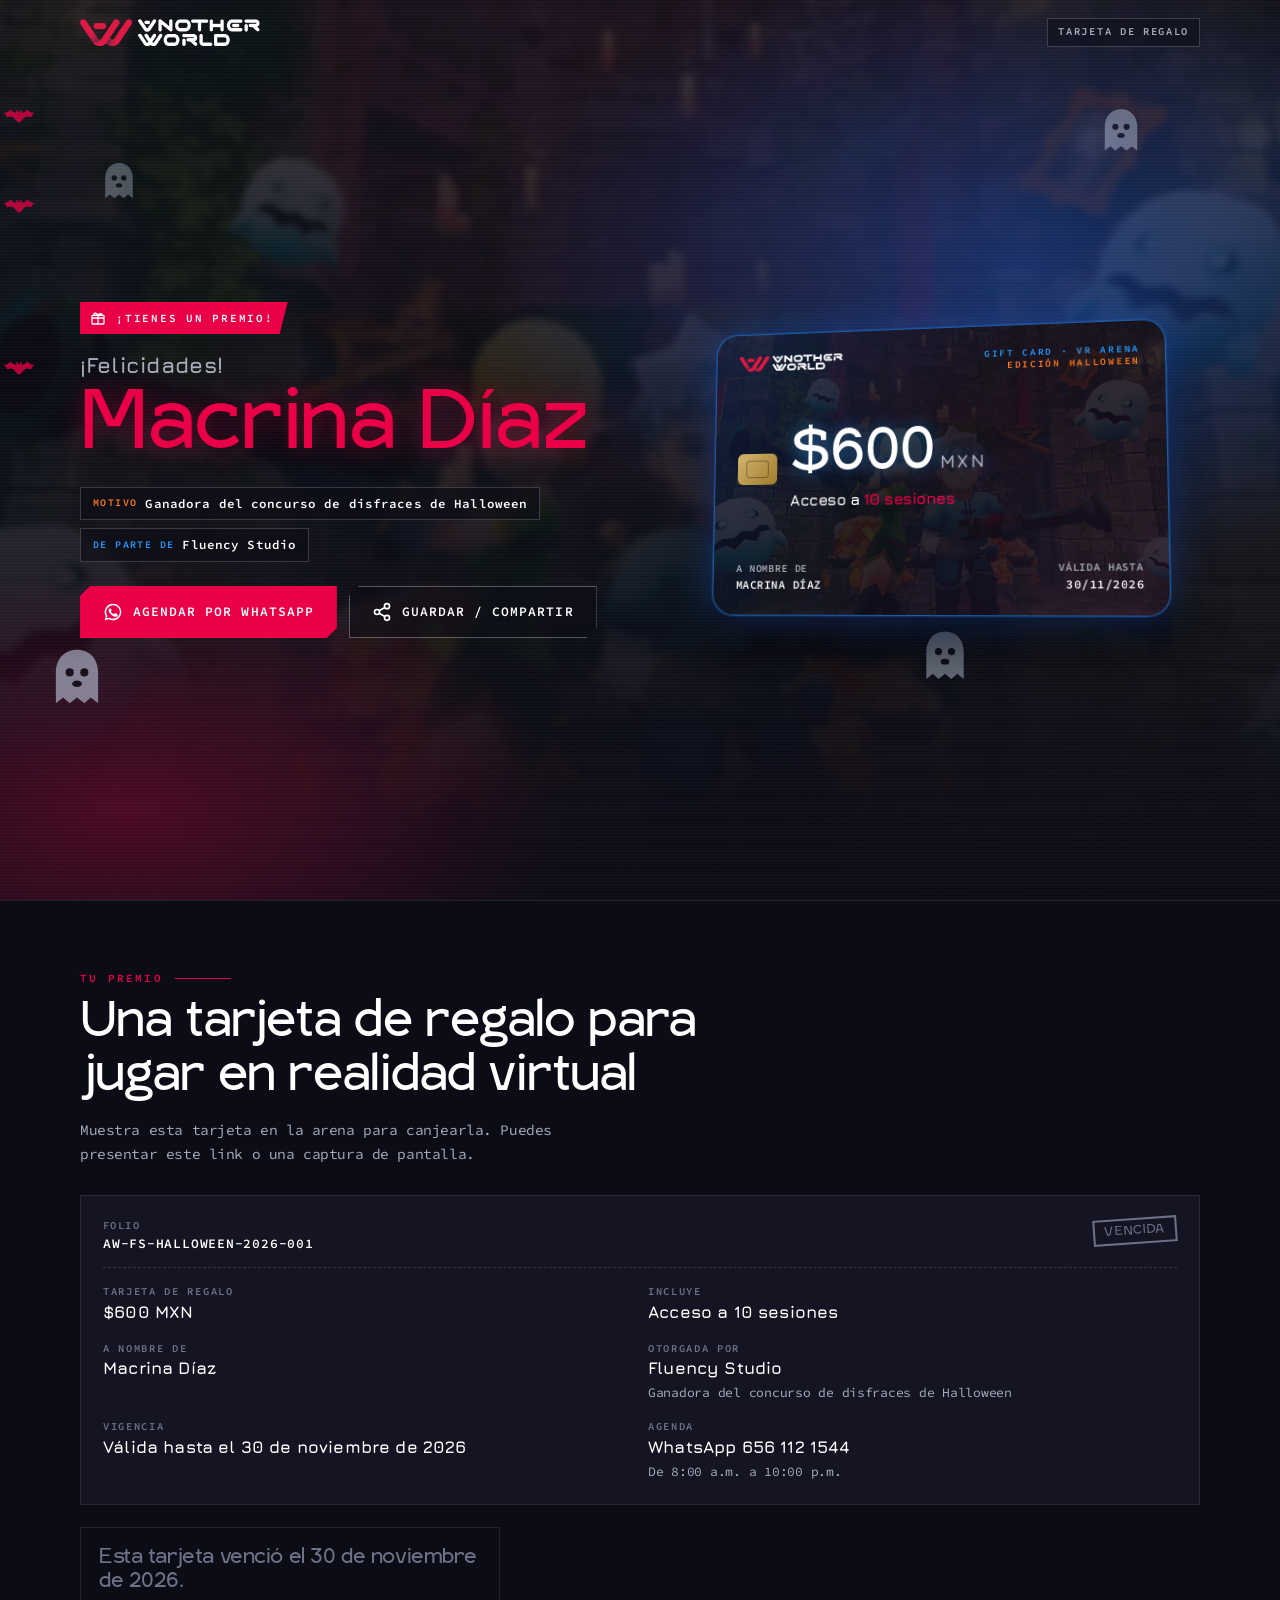
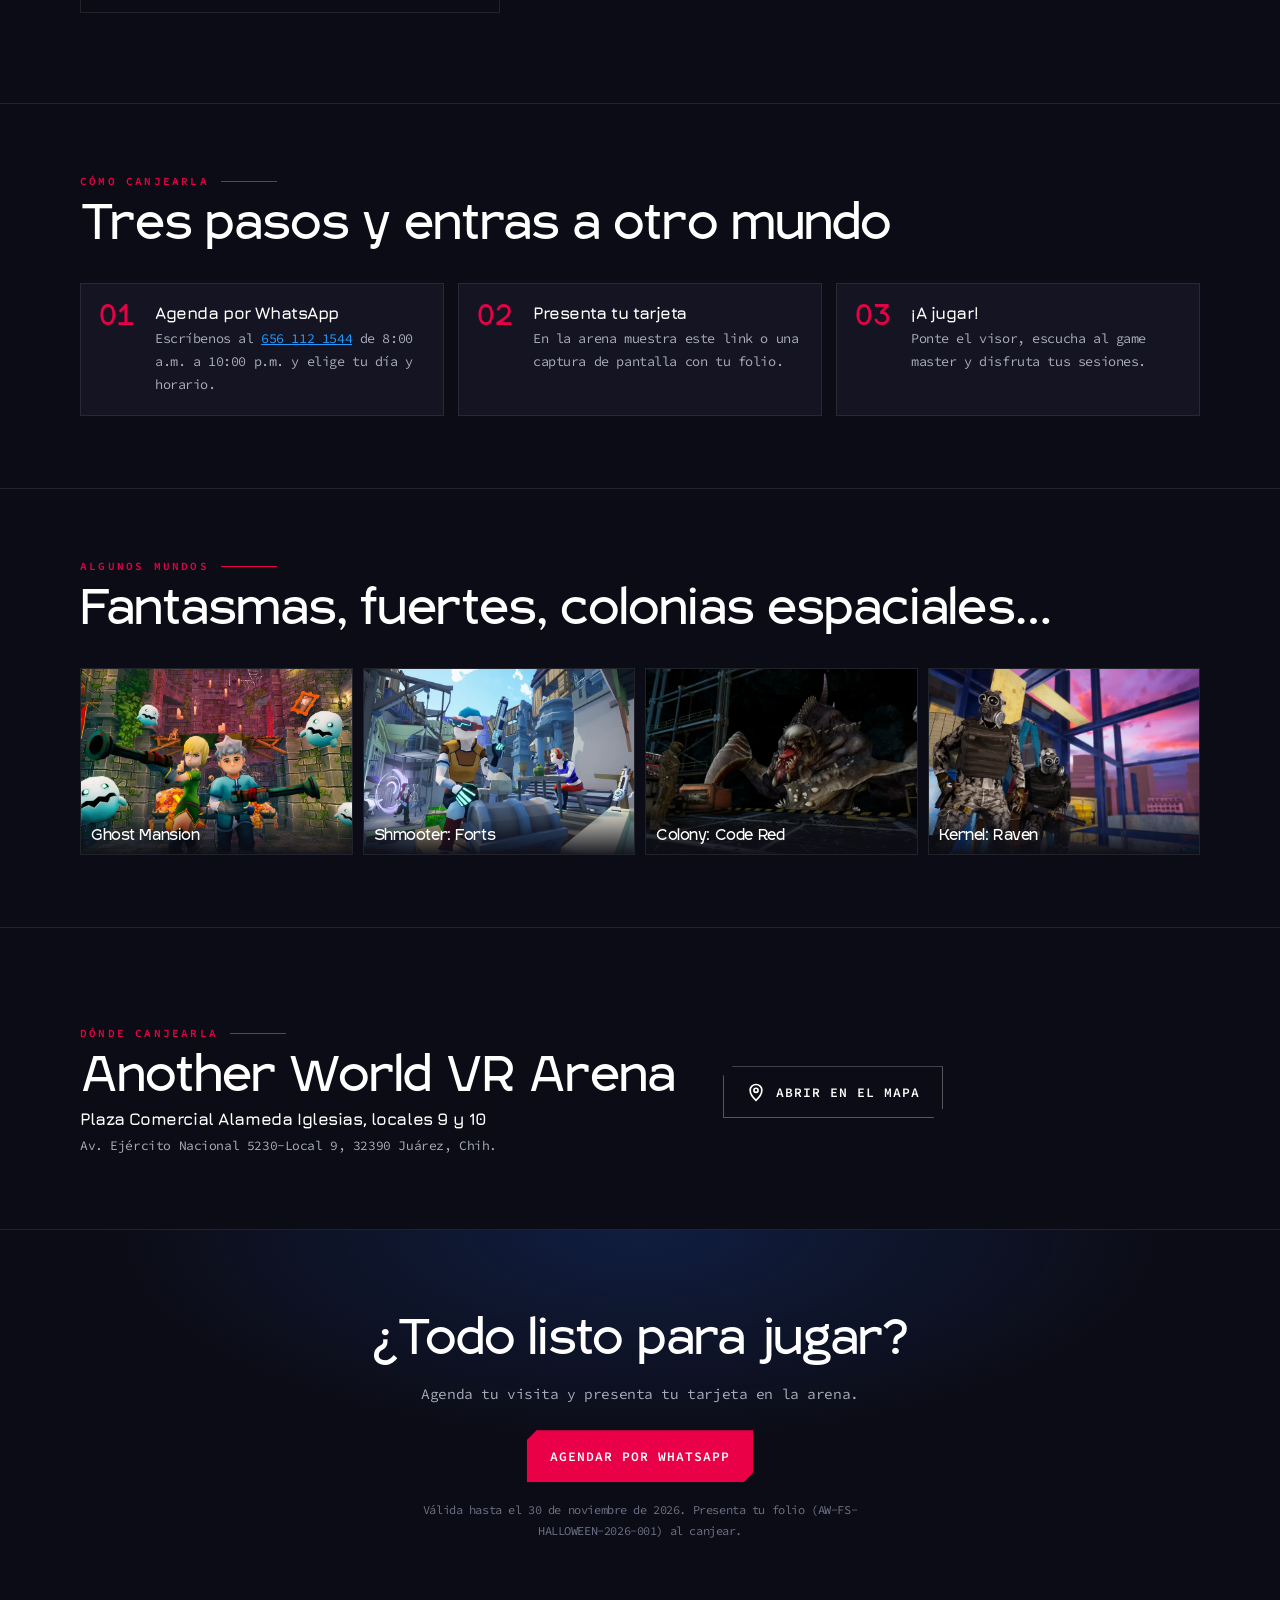
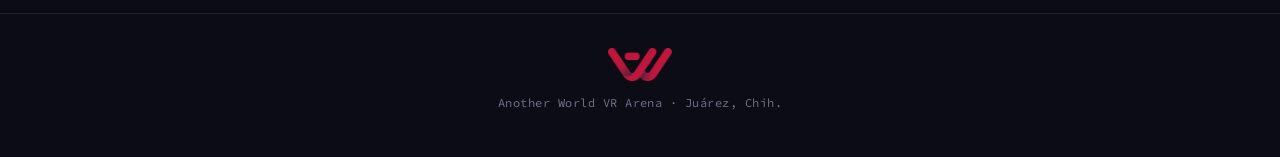
==== regalo/index.html @ 0234986f "Agrega plantilla de tarjeta de regalo (/regalo/) con parámetros; default Fluency Studio · Macrina Dí" ====
<!doctype html>
<html lang="es-MX">
<head>
<meta charset="utf-8">
<meta name="viewport" content="width=device-width, initial-scale=1, viewport-fit=cover">
<meta name="theme-color" content="#0C0C16">
<title>Tarjeta de regalo · Another World VR Arena</title>
<meta name="description" content="Tarjeta de regalo digital · Another World VR Arena, Juárez">
<meta property="og:title" content="¡Tienes una tarjeta de regalo! · Another World VR Arena">
<meta property="og:description" content="Tarjeta de regalo digital para jugar en Another World VR Arena, Juárez.">
<meta property="og:image" content="https://mauroalvarado.github.io/invitaciones-aw/regalo/img/og-regalo.jpg">
<meta property="og:type" content="website">
<!-- Imágenes: solo arte/capturas de juegos y logotipo oficial. Sin fotografías ni video de personas reales. -->
<link rel="icon" type="image/png" href="img/aw-logo-sign.png">
<link rel="preload" href="fonts/igra-sans.woff2" as="font" type="font/woff2" crossorigin>
<link rel="preload" href="fonts/source-code-pro-400.woff2" as="font" type="font/woff2" crossorigin>
<script>
/* =====================================================================
   CONFIGURACIÓN DE LA TARJETA — edita SOLO este bloque o usa parámetros de URL:
   ?nombre=&escuela=&motivo=&monto=&sesiones=&vigencia=AAAA-MM-DD&folio=&wa=&msg=
   En msg puedes usar {nombre} {escuela} {motivo} {monto} {sesiones} {vigencia} {folio}.
   ===================================================================== */
const CONFIG = {
  nombre:    "Macrina Díaz",
  escuela:   "Fluency Studio",
  motivo:    "Ganadora del concurso de disfraces de Halloween",
  monto:     "600",                       // MXN, solo número
  sesiones:  "10",
  vigencia:  "2026-11-30",                // AAAA-MM-DD (válida hasta ese día, inclusive)
  folio:     "AW-FS-HALLOWEEN-2026-001",
  whatsapp:  "526561121544",              // solo dígitos con lada país
  horarioWa: "8:00 a.m. a 10:00 p.m.",
  mensaje:   "¡Hola Another World! Quiero agendar mis sesiones con la tarjeta de regalo a nombre de {nombre} ({motivo} · {escuela}). Tarjeta de ${monto} MXN con acceso a {sesiones} sesiones. Folio: {folio}.",
  lugar:     "Another World VR Arena",
  direccion: "Plaza Comercial Alameda Iglesias, locales 9 y 10 · Av. Ejército Nacional 5230-Local 9, 32390 Juárez, Chih.",
  mapa:      "https://www.google.com/maps/search/?api=1&query=Another+World+VR+Arena+Av.+Ej%C3%A9rcito+Nacional+5230+Local+9+32390+Ju%C3%A1rez+Chih"
};
</script>
<style>
@font-face{font-family:"Igra Sans";src:url(fonts/igra-sans.woff2) format("woff2");font-display:swap}
@font-face{font-family:"Jura";src:url(fonts/jura-bold.woff2) format("woff2");font-weight:700;font-display:swap}
@font-face{font-family:"Source Code Pro";src:url(fonts/source-code-pro-400.woff2) format("woff2");font-weight:400;font-display:swap}
@font-face{font-family:"Source Code Pro";src:url(fonts/source-code-pro-600.woff2) format("woff2");font-weight:600;font-display:swap}
:root{
  --black:#0C0C16;--panel:#141422;--line:rgba(255,255,255,.09);
  --red:#EA0046;--red2:#F80C4F;--blue:#0062BA;--neon:#246FFF;--neon2:#249AFF;--white:#fff;--mute:#A9ADBD;--dim:#6E7286;--pump:#FF7A1A;
  --h:"Igra Sans",system-ui,sans-serif;--s:"Jura",system-ui,sans-serif;--b:"Source Code Pro",ui-monospace,monospace;
}
*{box-sizing:border-box;margin:0;padding:0}
html{scroll-behavior:smooth}
body{background:var(--black);color:var(--white);font:400 14px/1.7 var(--b);letter-spacing:-.03em;overflow-x:hidden;-webkit-font-smoothing:antialiased}
img{max-width:100%;height:auto;display:block}
a{color:inherit}
.wrap{width:min(1120px,100% - 40px);margin-inline:auto}
/* top */
.top{position:absolute;top:0;left:0;right:0;z-index:5;padding:18px 0}
.top .wrap{display:flex;align-items:center;justify-content:space-between;gap:12px}
.top .logo{width:150px;height:auto}
.top .tag{font:600 10.5px/1 var(--b);letter-spacing:.16em;text-transform:uppercase;color:var(--mute);border:1px solid rgba(255,255,255,.18);padding:8px 10px;background:rgba(12,12,22,.5)}
/* hero */
.hero{position:relative;min-height:100svh;display:flex;align-items:center;padding:96px 0 56px;overflow:hidden;isolation:isolate}
.hero .bg{position:absolute;inset:0;z-index:-3;background:url(img/hero-bg.webp) center/cover no-repeat;opacity:.38;transform:scale(1.08);animation:drift 22s ease-in-out infinite alternate}
.hero::before{content:"";position:absolute;inset:0;z-index:-2;background:
 radial-gradient(60% 50% at 80% 30%,rgba(36,111,255,.35),transparent 70%),
 radial-gradient(50% 40% at 10% 90%,rgba(234,0,70,.28),transparent 70%),
 linear-gradient(180deg,rgba(12,12,22,.55) 0%,rgba(12,12,22,.7) 55%,var(--black) 100%)}
.hero::after{content:"";position:absolute;inset:0;z-index:-1;background:repeating-linear-gradient(0deg,rgba(255,255,255,.025) 0 1px,transparent 1px 3px);pointer-events:none}
@keyframes drift{to{transform:scale(1.16) translate(-2%,-1%)}}
.hero .grid{display:grid;gap:28px;align-items:center}
.hctas .ctas{margin-top:0}
.kick{display:inline-flex;align-items:center;gap:10px;font:600 11px/1 var(--b);letter-spacing:.16em;text-transform:uppercase;color:#fff;background:var(--red);padding:8px 14px 8px 10px;clip-path:polygon(0 0,100% 0,calc(100% - 8px) 100%,0 100%)}
.kick svg{width:16px;height:16px}
.pre{margin-top:18px;font:700 18px/1.25 var(--s);color:var(--mute);letter-spacing:.02em}
h1{margin-top:6px;font:400 clamp(30px,8.4vw,68px)/1.06 var(--h);letter-spacing:-.02em;text-wrap:balance}
h1 .nm{display:block;color:var(--red);font-size:1.18em;margin-top:6px;word-break:break-word;text-shadow:0 0 28px rgba(234,0,70,.4)}
.why{margin-top:16px;display:flex;flex-wrap:wrap;gap:8px}
.chip{display:inline-flex;align-items:center;gap:8px;padding:8px 12px;border:1px solid rgba(255,255,255,.18);background:rgba(12,12,22,.6);backdrop-filter:blur(6px);-webkit-backdrop-filter:blur(6px);font:600 12.5px/1.25 var(--b);letter-spacing:.01em}
.chip em{font-style:normal;color:var(--pump);font-size:10px;letter-spacing:.14em;text-transform:uppercase}
.chip.b em{color:var(--neon2)}
.ctas{margin-top:24px;display:flex;flex-wrap:wrap;gap:12px}
.btn{display:inline-flex;align-items:center;justify-content:center;gap:10px;min-height:52px;padding:0 22px;font:600 13px/1 var(--b);letter-spacing:.08em;text-transform:uppercase;text-decoration:none;border:1px solid transparent;cursor:pointer;transition:transform .2s,box-shadow .25s,background .25s;clip-path:polygon(10px 0,100% 0,100% calc(100% - 10px),calc(100% - 10px) 100%,0 100%,0 10px);color:#fff;background:none}
.btn svg{width:20px;height:20px;flex:none}
.btn.red{background:var(--red);box-shadow:0 8px 30px rgba(234,0,70,.35)}
.btn.red:hover{background:var(--red2);transform:translateY(-2px)}
.btn.ghost{border-color:rgba(255,255,255,.3);background:rgba(12,12,22,.5)}
.btn.ghost:hover{border-color:var(--neon2);box-shadow:0 0 24px rgba(36,154,255,.3)}
/* gift card */
.stage{perspective:1200px;display:grid;place-items:center}
.gcard{position:relative;width:min(100%,460px);aspect-ratio:1.586;border-radius:22px;padding:22px 24px;overflow:hidden;
 background:linear-gradient(135deg,#101a3a 0%,#0C0C16 45%,#1a0c1e 100%);
 border:1px solid rgba(36,154,255,.55);
 box-shadow:0 0 0 1px rgba(36,111,255,.25),0 0 40px rgba(36,111,255,.35),0 30px 60px rgba(0,0,0,.6);
 transform-style:preserve-3d;transform:rotateX(var(--rx,6deg)) rotateY(var(--ry,-10deg));transition:transform .25s ease-out;animation:float 6s ease-in-out infinite;display:flex;flex-direction:column;justify-content:space-between}
@keyframes float{50%{translate:0 -10px}}
.gcard::before{content:"";position:absolute;inset:0;background:url(img/m-ghost-mansion.webp) center/cover;opacity:.13;mix-blend-mode:screen;pointer-events:none}
.gcard::after{content:"";position:absolute;inset:-50%;background:linear-gradient(115deg,transparent 40%,rgba(255,255,255,.22) 48%,rgba(36,154,255,.18) 52%,transparent 60%);transform:translateX(-60%);animation:shine 4.5s ease-in-out infinite;pointer-events:none}
@keyframes shine{0%,30%{transform:translateX(-60%)}70%,100%{transform:translateX(60%)}}
.gcard>*{position:relative;z-index:1}
.gc-top{display:flex;justify-content:space-between;align-items:flex-start;gap:10px}
.gc-top img{width:110px}
.gc-type{font:600 9.5px/1.3 var(--b);letter-spacing:.18em;text-transform:uppercase;color:var(--neon2);text-align:right}
.gc-type b{display:block;color:var(--pump);font-weight:600}
.gc-amt{font:400 clamp(36px,11vw,58px)/1 var(--h);letter-spacing:-.02em;text-shadow:0 0 18px rgba(36,154,255,.55)}
.gc-amt small{font:700 .32em/1 var(--s);letter-spacing:.06em;color:var(--mute);margin-left:6px}
.gc-ses{margin-top:6px;font:700 clamp(13px,3.6vw,16px)/1.2 var(--s);color:#fff}
.gc-ses b{color:var(--red)}
.gc-bot{display:flex;justify-content:space-between;align-items:flex-end;gap:10px;font:600 clamp(8.5px,2.4vw,10.5px)/1.45 var(--b);letter-spacing:.08em;text-transform:uppercase;color:var(--mute)}
.gc-bot strong{display:block;color:#fff;font-weight:600;letter-spacing:.04em;font-size:1.12em;word-break:break-all}
.gc-bot .r{text-align:right}
.chipico{width:42px;height:32px;border-radius:6px;background:linear-gradient(135deg,#f6d27a,#b98b2e);opacity:.85;position:relative}
.chipico::after{content:"";position:absolute;inset:7px 9px;border:1px solid rgba(0,0,0,.35);border-radius:3px}
.mid{display:flex;align-items:center;gap:14px}
/* floating halloween */
.spook{position:absolute;inset:0;z-index:-1;pointer-events:none;overflow:hidden}
.spook i{position:absolute;display:block;opacity:.75}
.spook .gh{width:46px;animation:ghost 9s ease-in-out infinite}
.spook .bat{width:38px;animation:bat 12s linear infinite}
@keyframes ghost{0%,100%{transform:translate(0,0) rotate(-4deg)}50%{transform:translate(18px,-26px) rotate(5deg)}}
@keyframes bat{0%{transform:translate(-10vw,0) scale(1)}50%{transform:translate(55vw,-40px) scale(.8)}100%{transform:translate(120vw,10px) scale(1)}}
/* sections */
section.s{padding:72px 0;border-top:1px solid var(--line)}
.lbl{display:flex;align-items:center;gap:12px;font:600 11px/1 var(--b);letter-spacing:.2em;text-transform:uppercase;color:var(--red)}
.lbl::after{content:"";height:1px;width:56px;background:var(--red)}
h2{margin-top:14px;font:400 clamp(26px,6.6vw,48px)/1.12 var(--h);letter-spacing:-.02em;text-wrap:balance}
.lead{margin-top:12px;color:var(--mute);max-width:58ch;font-size:14.5px}
.panel{margin-top:28px;background:var(--panel);border:1px solid var(--line);padding:22px;position:relative}
.panel .hd{display:flex;justify-content:space-between;align-items:flex-start;gap:12px;padding-bottom:14px;border-bottom:1px dashed rgba(255,255,255,.14);font:600 10.5px/1.5 var(--b);letter-spacing:.14em;text-transform:uppercase;color:var(--dim)}
.stamp{flex:none;border:2px solid var(--red);color:var(--red);padding:5px 9px;font:400 12px/1 var(--h);letter-spacing:.06em;transform:rotate(-4deg)}
.stamp.off{border-color:var(--dim);color:var(--dim)}
dl{display:grid;gap:16px;margin-top:16px}
dt{font:600 10.5px/1.6 var(--b);letter-spacing:.16em;text-transform:uppercase;color:var(--dim)}
dd{font:700 17px/1.4 var(--s);color:#fff;letter-spacing:.01em;word-break:break-word}
dd small{display:block;margin-top:2px;font:400 13px/1.55 var(--b);color:var(--mute);letter-spacing:-.02em}
.count{margin-top:22px;display:grid;grid-template-columns:repeat(3,1fr);gap:8px;max-width:420px}
.count div{background:rgba(36,111,255,.08);border:1px solid rgba(36,154,255,.3);padding:12px 8px;text-align:center}
.count b{display:block;font:400 clamp(28px,8vw,44px)/1 var(--h);font-variant-numeric:tabular-nums}
.count span{display:block;margin-top:6px;font:600 9.5px/1 var(--b);letter-spacing:.18em;color:var(--dim);text-transform:uppercase}
.count.done{display:block;padding:18px;font:400 20px/1.2 var(--h);color:var(--dim);border:1px solid var(--line)}
.steps{list-style:none;counter-reset:p;display:grid;gap:14px;margin-top:28px}
.steps li{display:grid;grid-template-columns:44px 1fr;gap:12px;background:var(--panel);border:1px solid var(--line);padding:18px}
.steps li::before{counter-increment:p;content:"0" counter(p);font:400 28px/1 var(--h);color:var(--red);padding-top:2px}
.steps h3{font:700 17px/1.3 var(--s)}
.steps p{margin-top:4px;color:var(--mute);font-size:13.5px}
.steps a{color:var(--neon2)}
.worlds{margin-top:28px;display:grid;grid-template-columns:repeat(2,1fr);gap:10px}
.worlds figure{position:relative;overflow:hidden;aspect-ratio:16/11;border:1px solid var(--line)}
.worlds img{width:100%;height:100%;object-fit:cover;transition:transform .6s}
.worlds figure:hover img{transform:scale(1.06)}
.worlds figcaption{position:absolute;left:0;right:0;bottom:0;padding:22px 10px 8px;background:linear-gradient(transparent,rgba(12,12,22,.92));font:400 15px/1.1 var(--h)}
.where{display:grid;gap:22px;margin-top:28px}
.addr{font:700 17px/1.5 var(--s)}
.addr small{display:block;font:400 13px/1.6 var(--b);color:var(--mute);margin-top:4px}
.fine{margin-top:18px;font-size:12px;color:var(--dim);max-width:70ch}
.final{text-align:center;background:radial-gradient(60% 80% at 50% 0%,rgba(36,111,255,.18),transparent 70%)}
.final .ctas{justify-content:center}
footer{border-top:1px solid var(--line);padding:34px 0 44px;text-align:center;color:var(--dim);font-size:12px;letter-spacing:.04em}
footer img{width:64px;margin:0 auto 12px;opacity:.85}
.toast{position:fixed;left:50%;bottom:22px;transform:translate(-50%,120px);background:var(--panel);border:1px solid var(--neon2);padding:10px 16px;font:600 12px/1.3 var(--b);z-index:20;transition:transform .3s,opacity .3s;opacity:0;visibility:hidden}
.toast.on{transform:translate(-50%,0);opacity:1;visibility:visible}
/* reveal */
.rv{opacity:0;transform:translateY(18px);transition:opacity .7s ease,transform .7s ease;transition-delay:var(--d,0s)}
.rv.in{opacity:1;transform:none}
@media (min-width:720px){
  .top .logo{width:180px}
  dl{grid-template-columns:repeat(2,1fr)}
  .steps{grid-template-columns:repeat(3,1fr)}
  .worlds{grid-template-columns:repeat(4,1fr)}
  .where{grid-template-columns:1.3fr 1fr;align-items:center}
}
@media (min-width:980px){
  .hero .grid{grid-template-columns:1.05fr 1fr;grid-template-areas:"txt stage" "ctas stage";row-gap:24px}
  .txt{grid-area:txt;align-self:end}.stage{grid-area:stage}.hctas{grid-area:ctas;align-self:start}
  .pre{font-size:22px}
}
@media (prefers-reduced-motion:reduce){
  *,*::before,*::after{animation:none!important;transition:none!important}
  .rv{opacity:1;transform:none}
}
</style>
</head>
<body>
<header class="top"><div class="wrap">
  <img class="logo" src="img/aw-logo-horizontal-white.png" alt="Another World" width="1200" height="178">
  <span class="tag">Tarjeta de regalo</span>
</div></header>

<main>
<section class="hero">
  <div class="bg" aria-hidden="true"></div>
  <div class="spook" aria-hidden="true" id="spook"></div>
  <div class="wrap grid">
    <div class="txt rv in">
      <span class="kick"><svg viewBox="0 0 24 24" fill="none" stroke="currentColor" stroke-width="2"><rect x="3" y="8" width="18" height="13" rx="1"/><path d="M12 8v13M3 12h18M12 8c-2-4-6-4-6-1.5S9 8 12 8c3 0 6-1 6-1.5S14 4 12 8z"/></svg>¡Tienes un premio!</span>
      <p class="pre">¡Felicidades!</p>
      <h1><span class="nm" id="nombre">Macrina Díaz</span></h1>
      <div class="why">
        <span class="chip"><em>Motivo</em><span id="motivo">Ganadora del concurso de disfraces de Halloween</span></span>
        <span class="chip b"><em>De parte de</em><span id="escuela">Fluency Studio</span></span>
      </div>
    </div>
    <div class="stage rv in">
      <div class="gcard" id="gcard" role="img" aria-label="Tarjeta de regalo Another World">
        <div class="gc-top">
          <img src="img/aw-logo-horizontal-white.png" alt="" width="1200" height="178">
          <div class="gc-type">Gift card · VR Arena<b>Edición Halloween</b></div>
        </div>
        <div class="mid">
          <div class="chipico" aria-hidden="true"></div>
          <div>
            <div class="gc-amt"><span id="c-monto">$600</span><small>MXN</small></div>
            <div class="gc-ses">Acceso a <b id="c-ses">10 sesiones</b></div>
          </div>
        </div>
        <div class="gc-bot">
          <div>A nombre de<strong id="c-nombre">Macrina Díaz</strong></div>
          <div class="r">Válida hasta<strong id="c-vig">30/11/2026</strong></div>
        </div>
      </div>
    </div>
    <div class="hctas rv in">
    <div class="ctas">
      <a class="btn red" id="wa1" href="#" target="_blank" rel="noopener"><svg viewBox="0 0 24 24" fill="currentColor"><path d="M12 2a10 10 0 0 0-8.6 15.1L2 22l5-1.3A10 10 0 1 0 12 2zm0 18.2a8.2 8.2 0 0 1-4.2-1.2l-.3-.2-3 .8.8-2.9-.2-.3A8.2 8.2 0 1 1 12 20.2zm4.5-6.1c-.2-.1-1.5-.7-1.7-.8s-.4-.1-.6.1-.6.8-.8 1-.3.2-.5.1a6.7 6.7 0 0 1-3.3-2.9c-.3-.4.3-.4.7-1.3.1-.2 0-.3 0-.4l-.8-1.8c-.2-.5-.4-.4-.6-.4h-.5a1 1 0 0 0-.7.3 3 3 0 0 0-.9 2.2 5.2 5.2 0 0 0 1.1 2.8 11.9 11.9 0 0 0 4.6 4c1.7.7 2.4.8 3.2.7.5-.1 1.5-.6 1.8-1.2s.2-1.1.1-1.2l-.5-.2z"/></svg>Agendar por WhatsApp</a>
      <button class="btn ghost" id="share" type="button"><svg viewBox="0 0 24 24" fill="none" stroke="currentColor" stroke-width="2"><circle cx="18" cy="5" r="3"/><circle cx="6" cy="12" r="3"/><circle cx="18" cy="19" r="3"/><path d="M8.6 13.5l6.8 4M15.4 6.5l-6.8 4"/></svg>Guardar / compartir</button>
    </div>
    </div>
  </div>
</section>

<section class="s" id="premio">
  <div class="wrap">
    <p class="lbl rv">Tu premio</p>
    <h2 class="rv">Una tarjeta de regalo para jugar en realidad virtual</h2>
    <p class="lead rv">Muestra esta tarjeta en la arena para canjearla. Puedes presentar este link o una captura de pantalla.</p>
    <div class="panel rv">
      <div class="hd"><span>Folio<br><b id="folio" style="color:#fff;font-size:13px;letter-spacing:.06em">AW-FS-HALLOWEEN-2026-001</b></span><span class="stamp" id="stamp">Activa</span></div>
      <dl>
        <div><dt>Tarjeta de regalo</dt><dd id="d-monto">$600 MXN</dd></div>
        <div><dt>Incluye</dt><dd id="d-ses">Acceso a 10 sesiones</dd></div>
        <div><dt>A nombre de</dt><dd id="d-nombre">Macrina Díaz</dd></div>
        <div><dt>Otorgada por</dt><dd><span id="d-escuela">Fluency Studio</span><small id="d-motivo">Ganadora del concurso de disfraces de Halloween</small></dd></div>
        <div><dt>Vigencia</dt><dd id="d-vig">Válida hasta el 30 de noviembre de 2026</dd></div>
        <div><dt>Agenda</dt><dd>WhatsApp 656 112 1544<small id="d-hor">De 8:00 a.m. a 10:00 p.m.</small></dd></div>
      </dl>
    </div>
    <div class="count rv" id="count" aria-live="polite">
      <div><b id="cd-d">00</b><span>Días</span></div>
      <div><b id="cd-h">00</b><span>Horas</span></div>
      <div><b id="cd-m">00</b><span>Min</span></div>
    </div>
    <p class="fine rv" id="count-note">Tiempo restante para usar tu tarjeta.</p>
  </div>
</section>

<section class="s">
  <div class="wrap">
    <p class="lbl rv">Cómo canjearla</p>
    <h2 class="rv">Tres pasos y entras a otro mundo</h2>
    <ol class="steps">
      <li class="rv"><div><h3>Agenda por WhatsApp</h3><p>Escríbenos al <a id="wa2" href="#" target="_blank" rel="noopener">656 112 1544</a> de <span class="hor">8:00 a.m. a 10:00 p.m.</span> y elige tu día y horario.</p></div></li>
      <li class="rv" style="--d:.08s"><div><h3>Presenta tu tarjeta</h3><p>En la arena muestra este link o una captura de pantalla con tu folio.</p></div></li>
      <li class="rv" style="--d:.16s"><div><h3>¡A jugar!</h3><p>Ponte el visor, escucha al game master y disfruta tus sesiones.</p></div></li>
    </ol>
  </div>
</section>

<section class="s">
  <div class="wrap">
    <p class="lbl rv">Algunos mundos</p>
    <h2 class="rv">Fantasmas, fuertes, colonias espaciales…</h2>
    <div class="worlds">
      <figure class="rv"><img src="img/m-ghost-mansion.webp" alt="Ghost Mansion, arte del juego" loading="lazy" width="800" height="560"><figcaption>Ghost Mansion</figcaption></figure>
      <figure class="rv" style="--d:.06s"><img src="img/m-shmooter-forts.webp" alt="Shmooter: Forts, arte del juego" loading="lazy" width="800" height="560"><figcaption>Shmooter: Forts</figcaption></figure>
      <figure class="rv" style="--d:.12s"><img src="img/m-colony.webp" alt="Colony: Code Red, arte del juego" loading="lazy" width="800" height="500"><figcaption>Colony: Code Red</figcaption></figure>
      <figure class="rv" style="--d:.18s"><img src="img/m-kernel-raven.webp" alt="Kernel: Raven, arte del juego" loading="lazy" width="800" height="500"><figcaption>Kernel: Raven</figcaption></figure>
    </div>
  </div>
</section>

<section class="s">
  <div class="wrap where">
    <div>
      <p class="lbl rv">Dónde canjearla</p>
      <h2 class="rv" id="lugar">Another World VR Arena</h2>
      <p class="addr rv" id="dir">Plaza Comercial Alameda Iglesias, locales 9 y 10<small>Av. Ejército Nacional 5230-Local 9, 32390 Juárez, Chih.</small></p>
    </div>
    <div class="rv"><a class="btn ghost" id="map" href="#" target="_blank" rel="noopener"><svg viewBox="0 0 24 24" fill="none" stroke="currentColor" stroke-width="2"><path d="M12 22s7-6.2 7-12a7 7 0 0 0-14 0c0 5.8 7 12 7 12z"/><circle cx="12" cy="10" r="2.5"/></svg>Abrir en el mapa</a></div>
  </div>
</section>

<section class="s final">
  <div class="wrap">
    <h2 class="rv">¿Todo listo para jugar?</h2>
    <p class="lead rv" style="margin-inline:auto">Agenda tu visita y presenta tu tarjeta en la arena.</p>
    <div class="ctas rv">
      <a class="btn red" id="wa3" href="#" target="_blank" rel="noopener">Agendar por WhatsApp</a>
    </div>
    <p class="fine rv" style="margin-inline:auto" id="fine">Válida hasta el 30 de noviembre de 2026. Presenta tu folio al canjear.</p>
  </div>
</section>
</main>

<footer>
  <img src="img/aw-logo-sign.png" alt="Another World" width="550" height="282" loading="lazy">
  Another World VR Arena · Juárez, Chih.
</footer>
<div class="toast" id="toast">Link copiado</div>

<script>
(function(){
  const q = new URLSearchParams(location.search), C = Object.assign({}, CONFIG);
  const map = {nombre:"nombre",escuela:"escuela",motivo:"motivo",monto:"monto",sesiones:"sesiones",vigencia:"vigencia",folio:"folio",wa:"whatsapp",msg:"mensaje",lugar:"lugar",dir:"direccion"};
  for (const k in map){ const v=q.get(k); if (v && v.trim()) C[map[k]] = v.trim().slice(0,240); }
  C.whatsapp = String(C.whatsapp).replace(/\D/g,"") || CONFIG.whatsapp;
  const $ = id => document.getElementById(id), set=(id,t)=>{const e=$(id); if(e) e.textContent=t;};
  const montoN = String(C.monto).replace(/[^\d.,]/g,"") || CONFIG.monto;
  const montoTxt = "$" + montoN;
  const sesTxt = C.sesiones + (String(C.sesiones)==="1" ? " sesión" : " sesiones");
  const MES=["enero","febrero","marzo","abril","mayo","junio","julio","agosto","septiembre","octubre","noviembre","diciembre"];
  let m = /^(\d{4})-(\d{2})-(\d{2})$/.exec(C.vigencia); if(!m){ C.vigencia=CONFIG.vigencia; m=/^(\d{4})-(\d{2})-(\d{2})$/.exec(C.vigencia); }
  const [Y,M,D]=[+m[1],+m[2],+m[3]];
  const vigLarga = D+" de "+MES[M-1]+" de "+Y, vigCorta = String(D).padStart(2,"0")+"/"+String(M).padStart(2,"0")+"/"+Y;
  set("nombre",C.nombre); set("c-nombre",C.nombre); set("d-nombre",C.nombre);
  set("motivo",C.motivo); set("d-motivo",C.motivo);
  set("escuela",C.escuela); set("d-escuela",C.escuela);
  set("c-monto",montoTxt); set("d-monto",montoTxt+" MXN");
  set("c-ses",sesTxt); set("d-ses","Acceso a "+sesTxt);
  set("c-vig",vigCorta); set("d-vig","Válida hasta el "+vigLarga);
  set("folio",C.folio);
  set("fine","Válida hasta el "+vigLarga+". Presenta tu folio ("+C.folio+") al canjear.");
  set("d-hor","De "+C.horarioWa); document.querySelectorAll(".hor").forEach(e=>e.textContent=C.horarioWa);
  set("lugar",C.lugar);
  if (q.get("dir")) set("dir",C.direccion);
  document.title = "Tarjeta de regalo para "+C.nombre+" · Another World VR Arena";
  const fill = s => s.replace(/\{(\w+)\}/g,(a,k)=>({nombre:C.nombre,escuela:C.escuela,motivo:C.motivo,monto:montoN,sesiones:C.sesiones,vigencia:vigLarga,folio:C.folio})[k] ?? a);
  const wa = "https://wa.me/"+C.whatsapp+"?text="+encodeURIComponent(fill(C.mensaje));
  ["wa1","wa2","wa3"].forEach(id=>$(id).href=wa);
  $("map").href = C.mapa;
  // vigencia: hasta 23:59:59 de Cd. Juárez (UTC-7 en noviembre; -6 con horario de verano)
  function off(y,mo,d){ const mar=new Date(Date.UTC(y,2,1)), nov=new Date(Date.UTC(y,10,1));
    const s=new Date(Date.UTC(y,2,1+((7-mar.getUTCDay())%7)+7)), e=new Date(Date.UTC(y,10,1+((7-nov.getUTCDay())%7)));
    const t=Date.UTC(y,mo-1,d); return (t>=s && t<e) ? 6 : 7; }
  const end = Date.UTC(Y,M-1,D,23,59,59) + off(Y,M,D)*3600e3;
  const pad=n=>String(n).padStart(2,"0");
  function tick(){ let s=Math.floor((end-Date.now())/1000);
    if (s<=0){ const c=$("count"); c.className="count done"; c.textContent="Esta tarjeta venció el "+vigLarga+"."; set("count-note",""); const st=$("stamp"); st.textContent="Vencida"; st.classList.add("off"); return false; }
    set("cd-d",pad(Math.floor(s/86400))); set("cd-h",pad(Math.floor(s%86400/3600))); set("cd-m",pad(Math.floor(s%3600/60))); return true; }
  if (tick()) { const iv=setInterval(()=>{ if(!tick()) clearInterval(iv); },30000); }
  // compartir
  const toast=t=>{const e=$("toast"); e.textContent=t; e.classList.add("on"); setTimeout(()=>e.classList.remove("on"),2600);};
  $("share").addEventListener("click", async ()=>{
    const data={title:document.title,text:"Tarjeta de regalo Another World · "+C.nombre,url:location.href};
    try{ if(navigator.share){ await navigator.share(data); return; } await navigator.clipboard.writeText(location.href); toast("Link copiado. También puedes tomar captura de pantalla."); }
    catch(e){ toast("Toma una captura de pantalla para guardarla."); }
  });
  const reduce = matchMedia("(prefers-reduced-motion: reduce)").matches;
  // fantasmas y murciélagos (decoración SVG, sin fotos)
  const GH='<svg viewBox="0 0 64 72"><path d="M32 2C16 2 6 14 6 30v38l9-7 8 7 9-7 9 7 8-7 9 7V30C58 14 48 2 32 2z" fill="rgba(220,235,255,.85)"/><circle cx="23" cy="30" r="5" fill="#0C0C16"/><circle cx="41" cy="30" r="5" fill="#0C0C16"/><ellipse cx="32" cy="44" rx="6" ry="4" fill="#0C0C16"/></svg>';
  const BAT='<svg viewBox="0 0 64 30"><path d="M32 8c-2-4-4-6-4-6s0 4-1 6c-6-1-10-6-10-6S16 8 6 8c4 3 6 8 6 8s5-3 9-1c3 1 5 6 11 10 6-4 8-9 11-10 4-2 9 1 9 1s2-5 6-8C48 8 47 2 47 2s-4 5-10 6c-1-2-1-6-1-6s-2 2-4 6z" fill="#EA0046"/></svg>';
  const sp=$("spook"); if (!reduce){
    [[8,18,0],[86,12,2.5],[72,70,1.2],[4,72,4]].forEach(([x,y,d],i)=>{const e=document.createElement("i"); e.className="gh"; e.innerHTML=GH; e.style.cssText="left:"+x+"%;top:"+y+"%;animation-delay:-"+d+"s;width:"+(34+i*6)+"px;opacity:"+(.35+i*.08); sp.appendChild(e);});
    [[22,0],[40,5],[12,8.5]].forEach(([y,d])=>{const e=document.createElement("i"); e.className="bat"; e.innerHTML=BAT; e.style.cssText="left:0;top:"+y+"%;animation-delay:-"+d+"s"; sp.appendChild(e);});
    // inclinación 3D de la tarjeta
    const g=$("gcard"), st=g.parentElement;
    st.addEventListener("pointermove",e=>{const r=g.getBoundingClientRect(); const x=(e.clientX-r.left)/r.width-.5, y=(e.clientY-r.top)/r.height-.5; g.style.setProperty("--ry",(x*18)+"deg"); g.style.setProperty("--rx",(-y*14)+"deg");});
    st.addEventListener("pointerleave",()=>{g.style.removeProperty("--ry"); g.style.removeProperty("--rx");});
  }
  const rv=document.querySelectorAll(".rv");
  if (reduce || !("IntersectionObserver" in window)) rv.forEach(e=>e.classList.add("in"));
  else { const io=new IntersectionObserver(es=>es.forEach(e=>{ if(e.isIntersecting){ e.target.classList.add("in"); io.unobserve(e.target);} }),{rootMargin:"0px 0px -6% 0px",threshold:.06}); rv.forEach(e=>io.observe(e)); }
})();
</script>
</body>
</html>
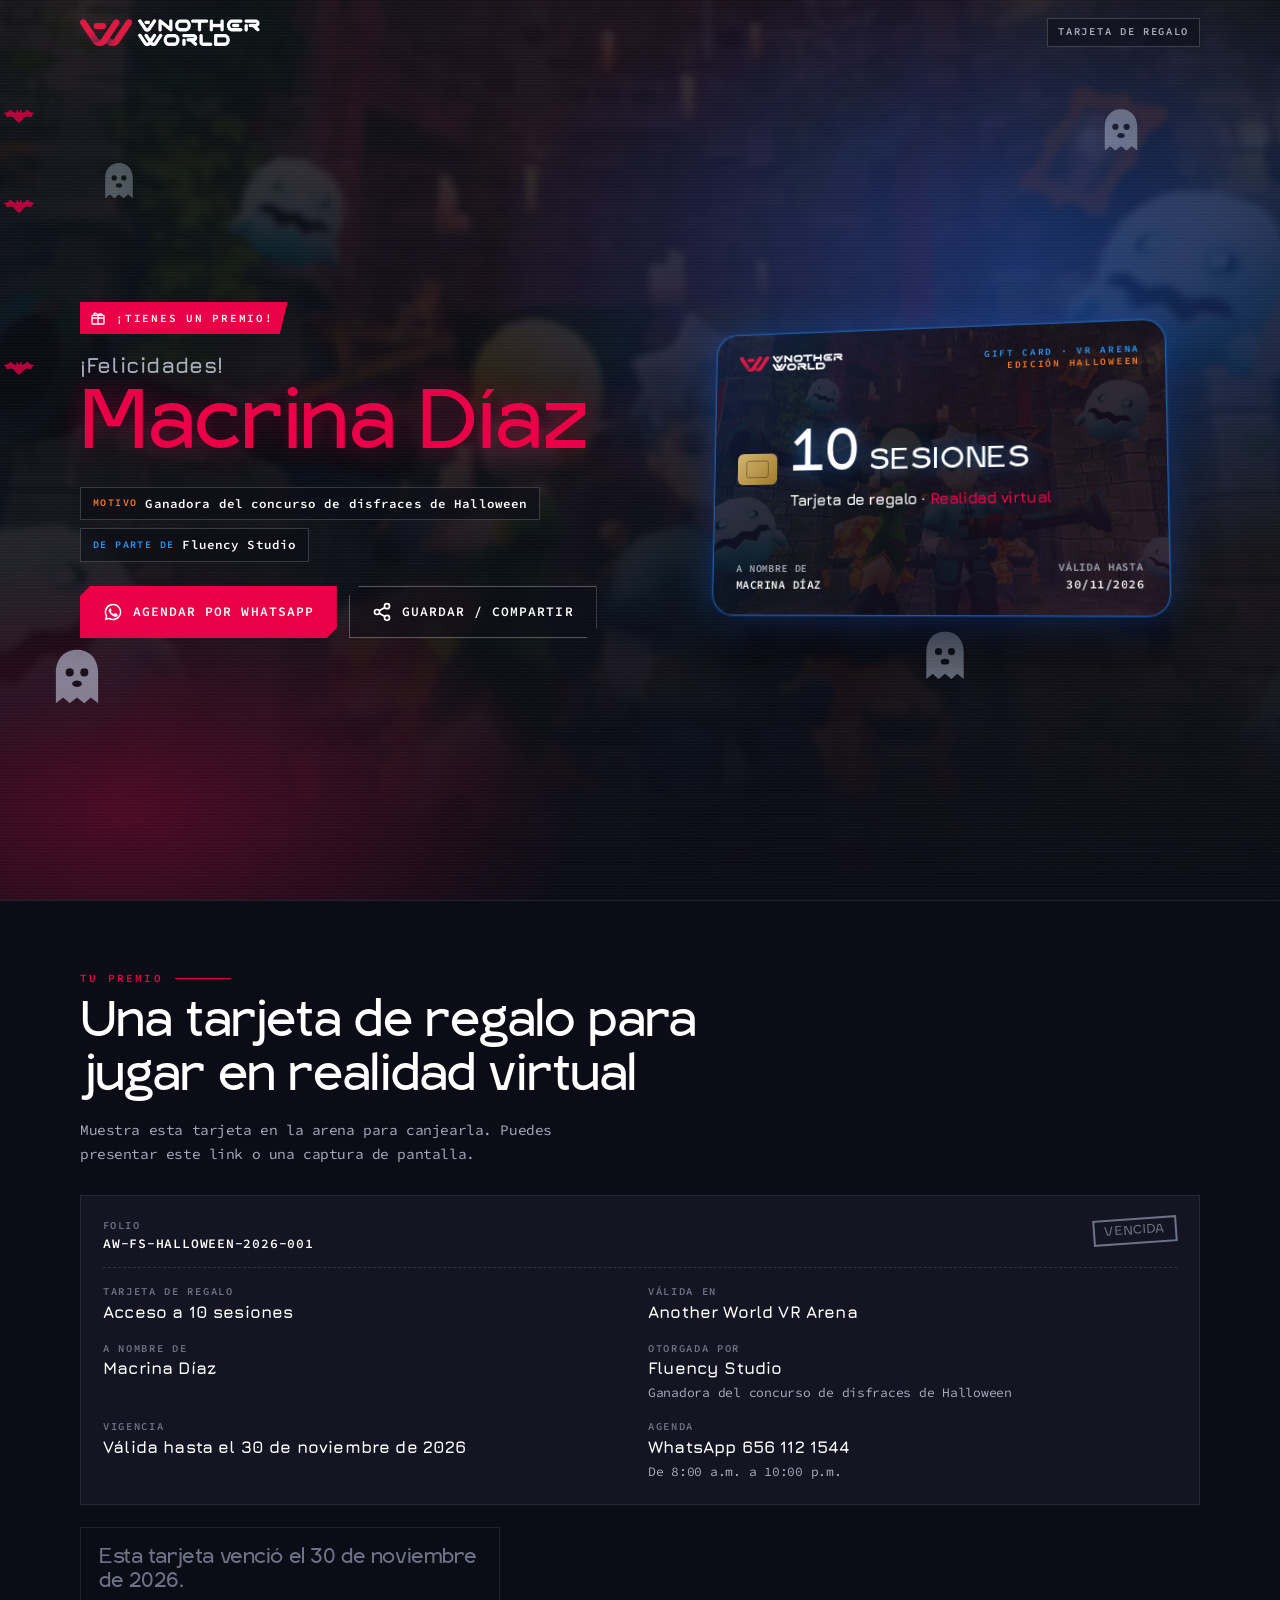
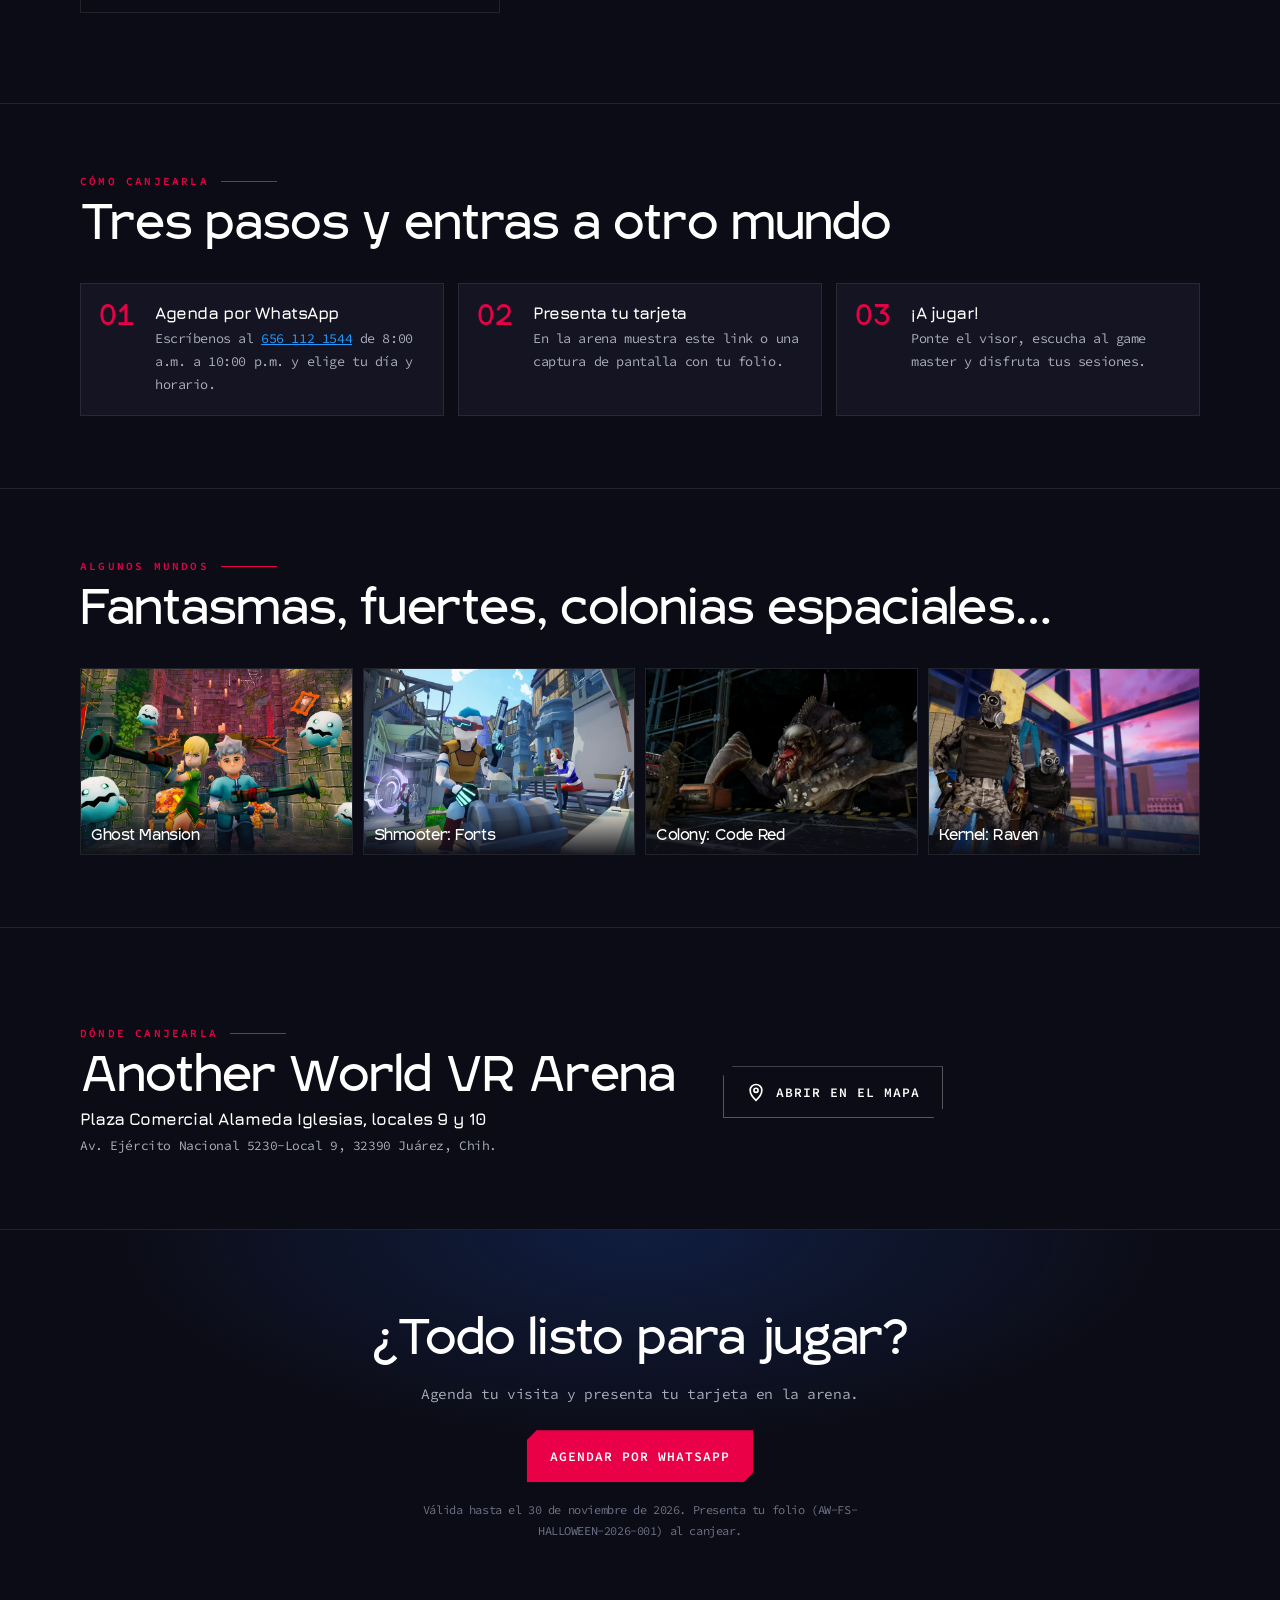
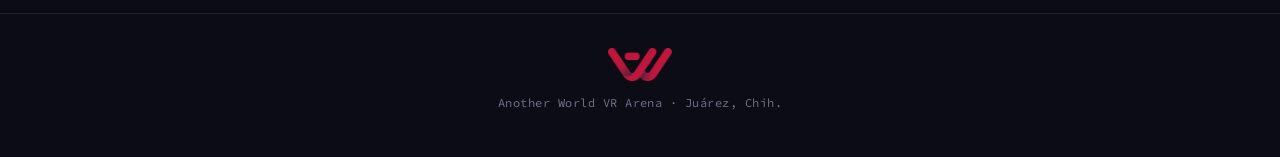
==== commit 852687dd: "Regalo: quita el monto en pesos; la tarjeta muestra 10 sesiones (monto se ignora)" ====
--- a/regalo/index.html
+++ b/regalo/index.html
@@ -17,20 +17,20 @@
 <script>
 /* =====================================================================
    CONFIGURACIÓN DE LA TARJETA — edita SOLO este bloque o usa parámetros de URL:
-   ?nombre=&escuela=&motivo=&monto=&sesiones=&vigencia=AAAA-MM-DD&folio=&wa=&msg=
-   En msg puedes usar {nombre} {escuela} {motivo} {monto} {sesiones} {vigencia} {folio}.
+   ?nombre=&escuela=&motivo=&sesiones=&vigencia=AAAA-MM-DD&folio=&wa=&msg=
+   En msg puedes usar {nombre} {escuela} {motivo} {sesiones} {vigencia} {folio}.
+   (El parámetro "monto" ya no se usa: si llega, se ignora. La tarjeta no muestra montos.)
    ===================================================================== */
 const CONFIG = {
   nombre:    "Macrina Díaz",
   escuela:   "Fluency Studio",
   motivo:    "Ganadora del concurso de disfraces de Halloween",
-  monto:     "600",                       // MXN, solo número
   sesiones:  "10",
   vigencia:  "2026-11-30",                // AAAA-MM-DD (válida hasta ese día, inclusive)
   folio:     "AW-FS-HALLOWEEN-2026-001",
   whatsapp:  "526561121544",              // solo dígitos con lada país
   horarioWa: "8:00 a.m. a 10:00 p.m.",
-  mensaje:   "¡Hola Another World! Quiero agendar mis sesiones con la tarjeta de regalo a nombre de {nombre} ({motivo} · {escuela}). Tarjeta de ${monto} MXN con acceso a {sesiones} sesiones. Folio: {folio}.",
+  mensaje:   "¡Hola Another World! Quiero agendar mis sesiones con la tarjeta de regalo a nombre de {nombre} ({motivo} · {escuela}). Tarjeta con acceso a {sesiones} sesiones. Folio: {folio}.",
   lugar:     "Another World VR Arena",
   direccion: "Plaza Comercial Alameda Iglesias, locales 9 y 10 · Av. Ejército Nacional 5230-Local 9, 32390 Juárez, Chih.",
   mapa:      "https://www.google.com/maps/search/?api=1&query=Another+World+VR+Arena+Av.+Ej%C3%A9rcito+Nacional+5230+Local+9+32390+Ju%C3%A1rez+Chih"
@@ -101,7 +101,7 @@
 .gc-type{font:600 9.5px/1.3 var(--b);letter-spacing:.18em;text-transform:uppercase;color:var(--neon2);text-align:right}
 .gc-type b{display:block;color:var(--pump);font-weight:600}
 .gc-amt{font:400 clamp(36px,11vw,58px)/1 var(--h);letter-spacing:-.02em;text-shadow:0 0 18px rgba(36,154,255,.55)}
-.gc-amt small{font:700 .32em/1 var(--s);letter-spacing:.06em;color:var(--mute);margin-left:6px}
+.gc-amt small{font:400 .5em/1 var(--h);letter-spacing:.02em;color:#fff;margin-left:10px}
 .gc-ses{margin-top:6px;font:700 clamp(13px,3.6vw,16px)/1.2 var(--s);color:#fff}
 .gc-ses b{color:var(--red)}
 .gc-bot{display:flex;justify-content:space-between;align-items:flex-end;gap:10px;font:600 clamp(8.5px,2.4vw,10.5px)/1.45 var(--b);letter-spacing:.08em;text-transform:uppercase;color:var(--mute)}
@@ -207,8 +207,8 @@
         <div class="mid">
           <div class="chipico" aria-hidden="true"></div>
           <div>
-            <div class="gc-amt"><span id="c-monto">$600</span><small>MXN</small></div>
-            <div class="gc-ses">Acceso a <b id="c-ses">10 sesiones</b></div>
+            <div class="gc-amt"><span id="c-num">10</span><small id="c-unit">SESIONES</small></div>
+            <div class="gc-ses">Tarjeta de regalo · <b>Realidad virtual</b></div>
           </div>
         </div>
         <div class="gc-bot">
@@ -234,8 +234,8 @@
     <div class="panel rv">
       <div class="hd"><span>Folio<br><b id="folio" style="color:#fff;font-size:13px;letter-spacing:.06em">AW-FS-HALLOWEEN-2026-001</b></span><span class="stamp" id="stamp">Activa</span></div>
       <dl>
-        <div><dt>Tarjeta de regalo</dt><dd id="d-monto">$600 MXN</dd></div>
-        <div><dt>Incluye</dt><dd id="d-ses">Acceso a 10 sesiones</dd></div>
+        <div><dt>Tarjeta de regalo</dt><dd id="d-ses">Acceso a 10 sesiones</dd></div>
+        <div><dt>Válida en</dt><dd>Another World VR Arena</dd></div>
         <div><dt>A nombre de</dt><dd id="d-nombre">Macrina Díaz</dd></div>
         <div><dt>Otorgada por</dt><dd><span id="d-escuela">Fluency Studio</span><small id="d-motivo">Ganadora del concurso de disfraces de Halloween</small></dd></div>
         <div><dt>Vigencia</dt><dd id="d-vig">Válida hasta el 30 de noviembre de 2026</dd></div>
@@ -308,12 +308,10 @@
 <script>
 (function(){
   const q = new URLSearchParams(location.search), C = Object.assign({}, CONFIG);
-  const map = {nombre:"nombre",escuela:"escuela",motivo:"motivo",monto:"monto",sesiones:"sesiones",vigencia:"vigencia",folio:"folio",wa:"whatsapp",msg:"mensaje",lugar:"lugar",dir:"direccion"};
+  const map = {nombre:"nombre",escuela:"escuela",motivo:"motivo",sesiones:"sesiones",vigencia:"vigencia",folio:"folio",wa:"whatsapp",msg:"mensaje",lugar:"lugar",dir:"direccion"};
   for (const k in map){ const v=q.get(k); if (v && v.trim()) C[map[k]] = v.trim().slice(0,240); }
   C.whatsapp = String(C.whatsapp).replace(/\D/g,"") || CONFIG.whatsapp;
   const $ = id => document.getElementById(id), set=(id,t)=>{const e=$(id); if(e) e.textContent=t;};
-  const montoN = String(C.monto).replace(/[^\d.,]/g,"") || CONFIG.monto;
-  const montoTxt = "$" + montoN;
   const sesTxt = C.sesiones + (String(C.sesiones)==="1" ? " sesión" : " sesiones");
   const MES=["enero","febrero","marzo","abril","mayo","junio","julio","agosto","septiembre","octubre","noviembre","diciembre"];
   let m = /^(\d{4})-(\d{2})-(\d{2})$/.exec(C.vigencia); if(!m){ C.vigencia=CONFIG.vigencia; m=/^(\d{4})-(\d{2})-(\d{2})$/.exec(C.vigencia); }
@@ -322,8 +320,7 @@
   set("nombre",C.nombre); set("c-nombre",C.nombre); set("d-nombre",C.nombre);
   set("motivo",C.motivo); set("d-motivo",C.motivo);
   set("escuela",C.escuela); set("d-escuela",C.escuela);
-  set("c-monto",montoTxt); set("d-monto",montoTxt+" MXN");
-  set("c-ses",sesTxt); set("d-ses","Acceso a "+sesTxt);
+  set("c-num",C.sesiones); set("c-unit",String(C.sesiones)==="1"?"SESIÓN":"SESIONES"); set("d-ses","Acceso a "+sesTxt);
   set("c-vig",vigCorta); set("d-vig","Válida hasta el "+vigLarga);
   set("folio",C.folio);
   set("fine","Válida hasta el "+vigLarga+". Presenta tu folio ("+C.folio+") al canjear.");
@@ -331,7 +328,7 @@
   set("lugar",C.lugar);
   if (q.get("dir")) set("dir",C.direccion);
   document.title = "Tarjeta de regalo para "+C.nombre+" · Another World VR Arena";
-  const fill = s => s.replace(/\{(\w+)\}/g,(a,k)=>({nombre:C.nombre,escuela:C.escuela,motivo:C.motivo,monto:montoN,sesiones:C.sesiones,vigencia:vigLarga,folio:C.folio})[k] ?? a);
+  const fill = s => s.replace(/\{(\w+)\}/g,(a,k)=>({nombre:C.nombre,escuela:C.escuela,motivo:C.motivo,sesiones:C.sesiones,vigencia:vigLarga,folio:C.folio})[k] ?? a);
   const wa = "https://wa.me/"+C.whatsapp+"?text="+encodeURIComponent(fill(C.mensaje));
   ["wa1","wa2","wa3"].forEach(id=>$(id).href=wa);
   $("map").href = C.mapa;
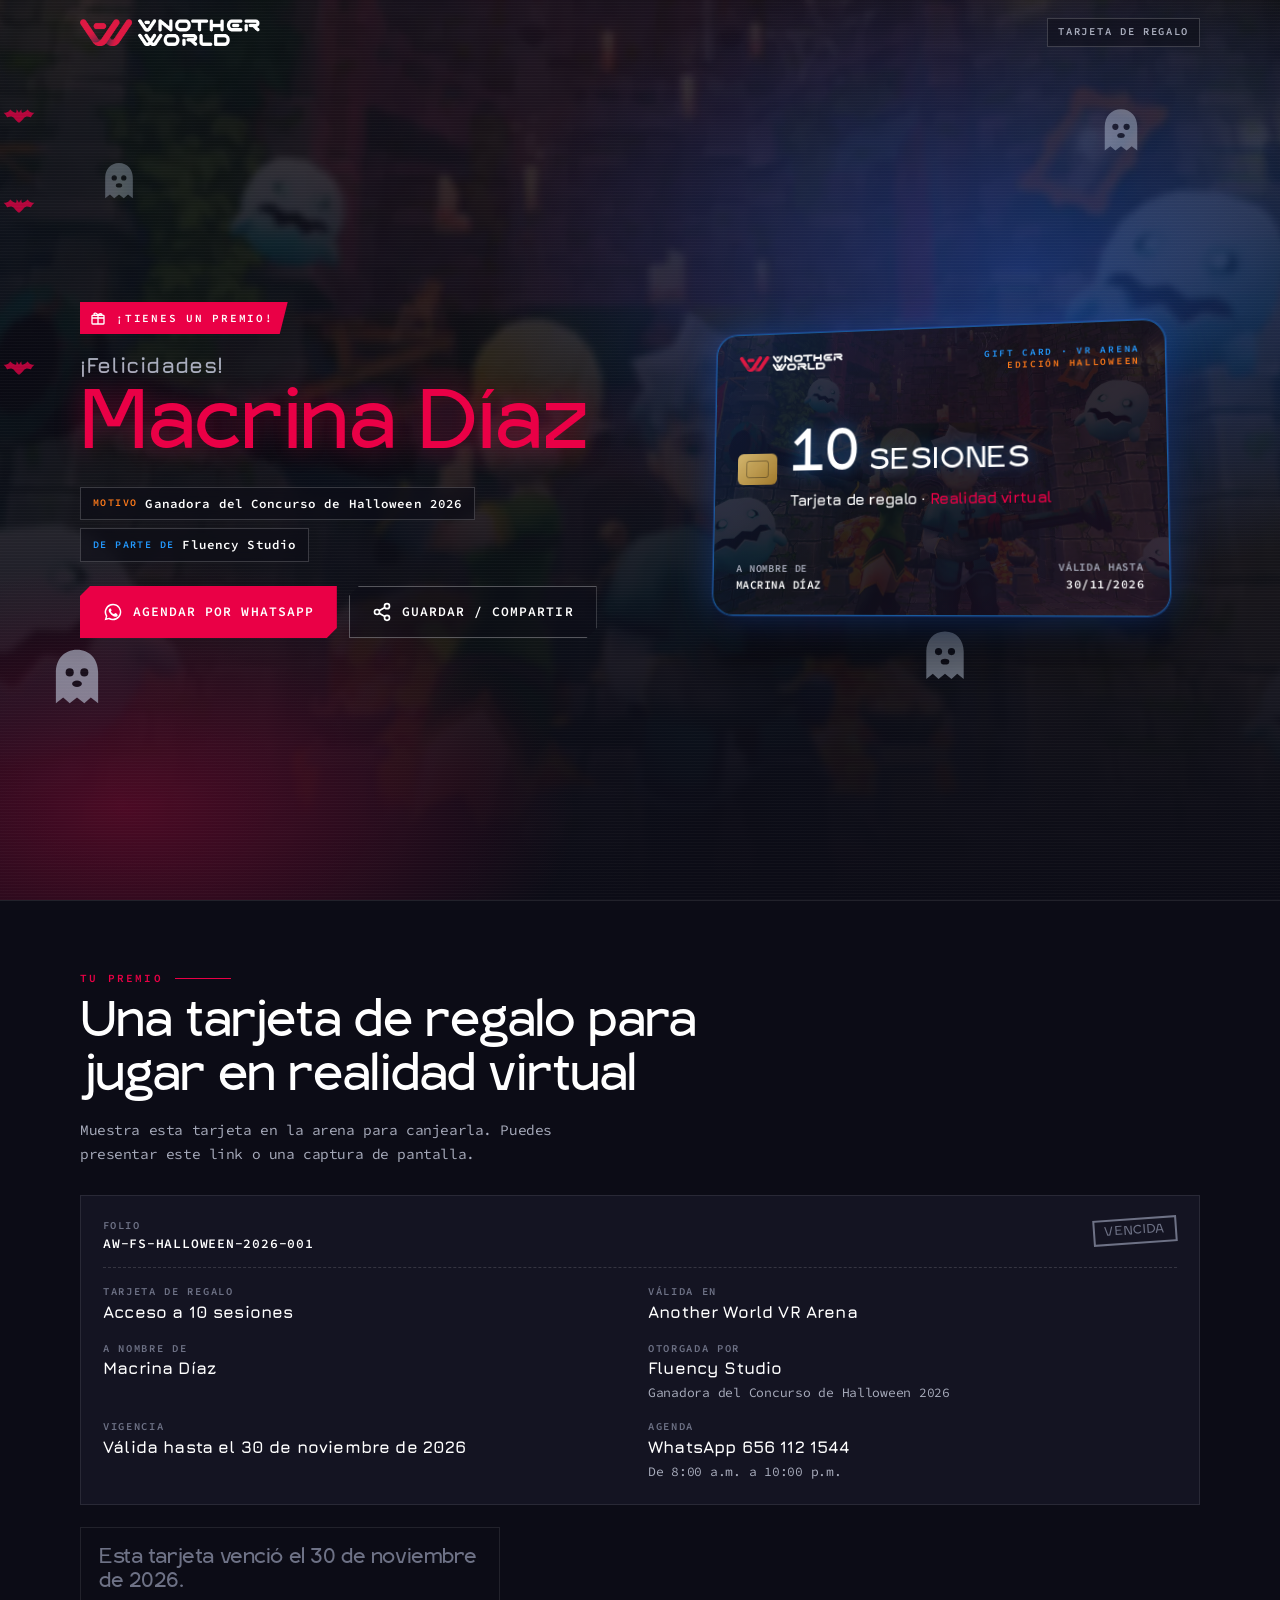
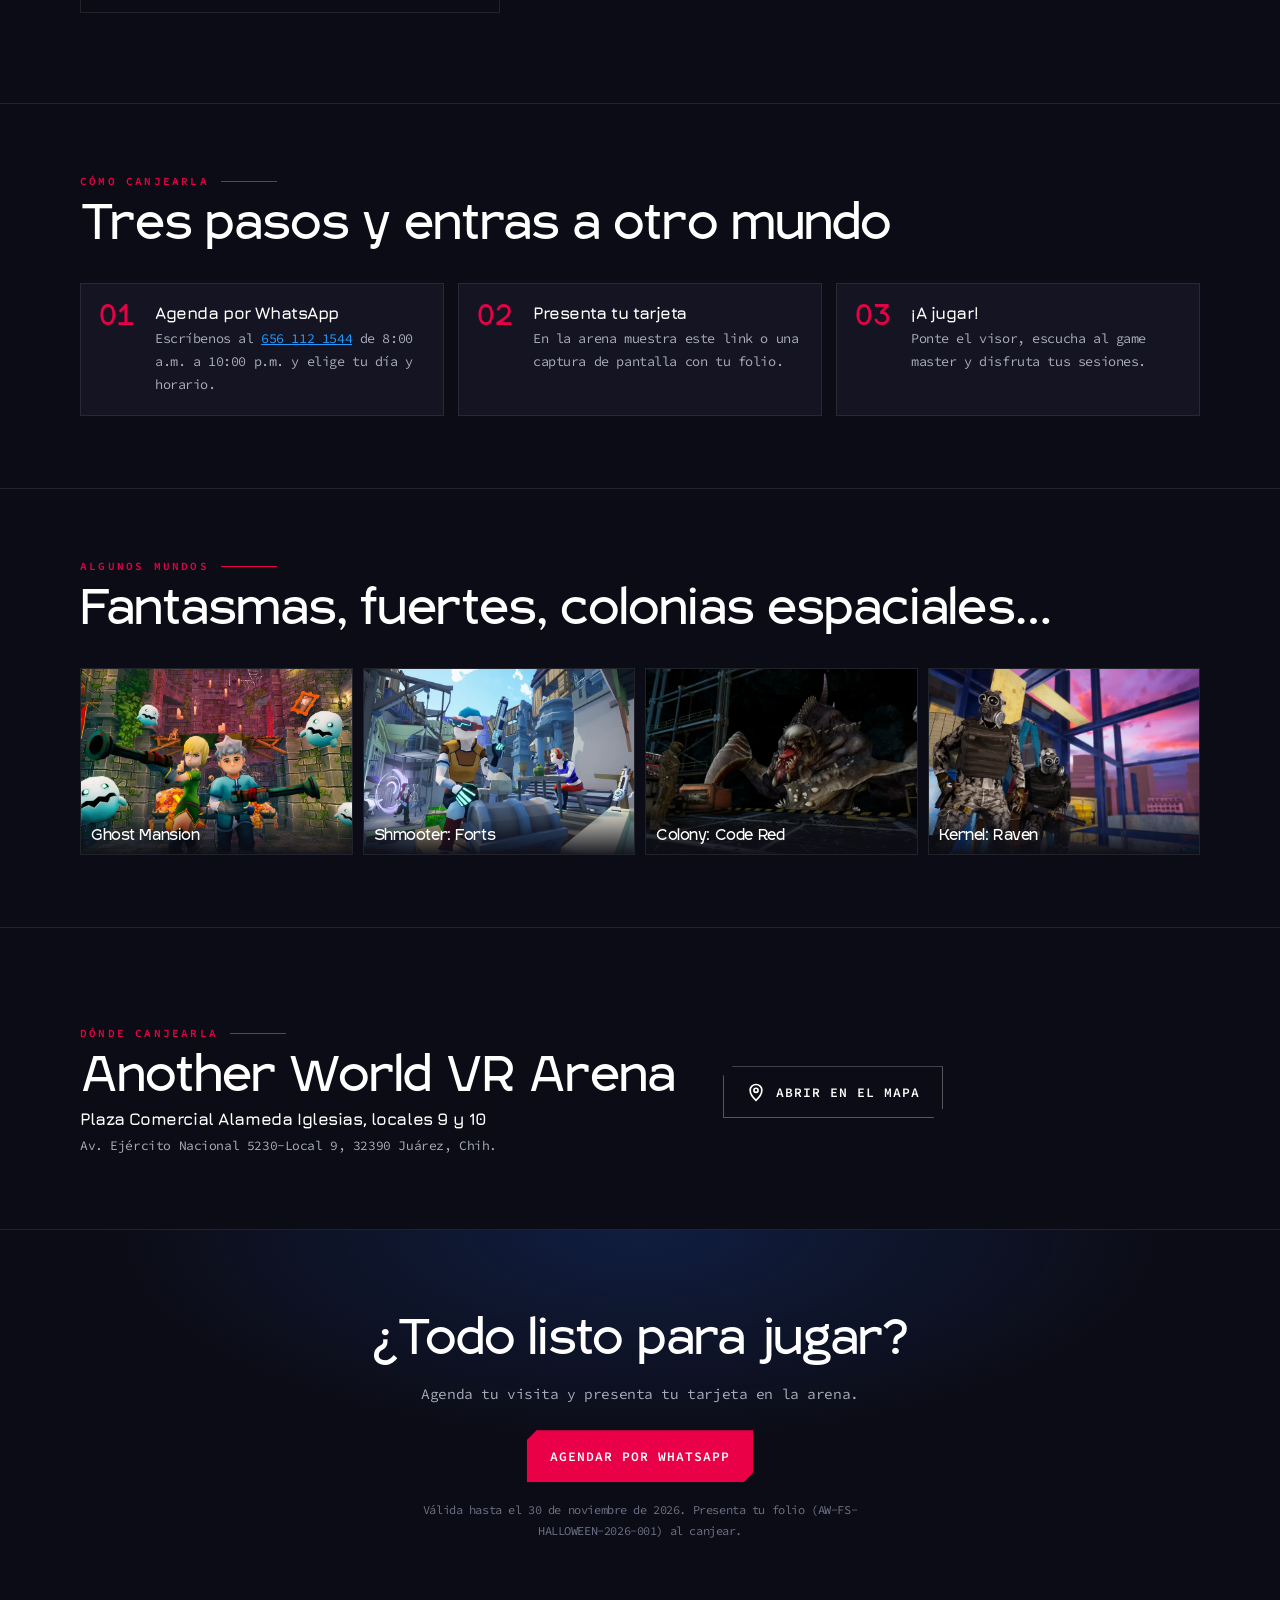
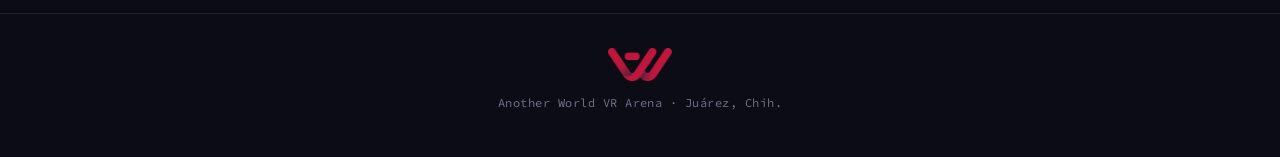
==== commit 163a9382: "Regalo: motivo 'Ganadora del Concurso de Halloween 2026' (sin 'disfraces')" ====
--- a/regalo/index.html
+++ b/regalo/index.html
@@ -24,7 +24,7 @@
 const CONFIG = {
   nombre:    "Macrina Díaz",
   escuela:   "Fluency Studio",
-  motivo:    "Ganadora del concurso de disfraces de Halloween",
+  motivo:    "Ganadora del Concurso de Halloween 2026",
   sesiones:  "10",
   vigencia:  "2026-11-30",                // AAAA-MM-DD (válida hasta ese día, inclusive)
   folio:     "AW-FS-HALLOWEEN-2026-001",
@@ -36,335 +36,10 @@
   mapa:      "https://www.google.com/maps/search/?api=1&query=Another+World+VR+Arena+Av.+Ej%C3%A9rcito+Nacional+5230+Local+9+32390+Ju%C3%A1rez+Chih"
 };
 </script>
-<style>
-@font-face{font-family:"Igra Sans";src:url(fonts/igra-sans.woff2) format("woff2");font-display:swap}
-@font-face{font-family:"Jura";src:url(fonts/jura-bold.woff2) format("woff2");font-weight:700;font-display:swap}
-@font-face{font-family:"Source Code Pro";src:url(fonts/source-code-pro-400.woff2) format("woff2");font-weight:400;font-display:swap}
-@font-face{font-family:"Source Code Pro";src:url(fonts/source-code-pro-600.woff2) format("woff2");font-weight:600;font-display:swap}
-:root{
-  --black:#0C0C16;--panel:#141422;--line:rgba(255,255,255,.09);
-  --red:#EA0046;--red2:#F80C4F;--blue:#0062BA;--neon:#246FFF;--neon2:#249AFF;--white:#fff;--mute:#A9ADBD;--dim:#6E7286;--pump:#FF7A1A;
-  --h:"Igra Sans",system-ui,sans-serif;--s:"Jura",system-ui,sans-serif;--b:"Source Code Pro",ui-monospace,monospace;
-}
-*{box-sizing:border-box;margin:0;padding:0}
-html{scroll-behavior:smooth}
-body{background:var(--black);color:var(--white);font:400 14px/1.7 var(--b);letter-spacing:-.03em;overflow-x:hidden;-webkit-font-smoothing:antialiased}
-img{max-width:100%;height:auto;display:block}
-a{color:inherit}
-.wrap{width:min(1120px,100% - 40px);margin-inline:auto}
-/* top */
-.top{position:absolute;top:0;left:0;right:0;z-index:5;padding:18px 0}
-.top .wrap{display:flex;align-items:center;justify-content:space-between;gap:12px}
-.top .logo{width:150px;height:auto}
-.top .tag{font:600 10.5px/1 var(--b);letter-spacing:.16em;text-transform:uppercase;color:var(--mute);border:1px solid rgba(255,255,255,.18);padding:8px 10px;background:rgba(12,12,22,.5)}
-/* hero */
-.hero{position:relative;min-height:100svh;display:flex;align-items:center;padding:96px 0 56px;overflow:hidden;isolation:isolate}
-.hero .bg{position:absolute;inset:0;z-index:-3;background:url(img/hero-bg.webp) center/cover no-repeat;opacity:.38;transform:scale(1.08);animation:drift 22s ease-in-out infinite alternate}
-.hero::before{content:"";position:absolute;inset:0;z-index:-2;background:
- radial-gradient(60% 50% at 80% 30%,rgba(36,111,255,.35),transparent 70%),
- radial-gradient(50% 40% at 10% 90%,rgba(234,0,70,.28),transparent 70%),
- linear-gradient(180deg,rgba(12,12,22,.55) 0%,rgba(12,12,22,.7) 55%,var(--black) 100%)}
-.hero::after{content:"";position:absolute;inset:0;z-index:-1;background:repeating-linear-gradient(0deg,rgba(255,255,255,.025) 0 1px,transparent 1px 3px);pointer-events:none}
-@keyframes drift{to{transform:scale(1.16) translate(-2%,-1%)}}
-.hero .grid{display:grid;gap:28px;align-items:center}
-.hctas .ctas{margin-top:0}
-.kick{display:inline-flex;align-items:center;gap:10px;font:600 11px/1 var(--b);letter-spacing:.16em;text-transform:uppercase;color:#fff;background:var(--red);padding:8px 14px 8px 10px;clip-path:polygon(0 0,100% 0,calc(100% - 8px) 100%,0 100%)}
-.kick svg{width:16px;height:16px}
-.pre{margin-top:18px;font:700 18px/1.25 var(--s);color:var(--mute);letter-spacing:.02em}
-h1{margin-top:6px;font:400 clamp(30px,8.4vw,68px)/1.06 var(--h);letter-spacing:-.02em;text-wrap:balance}
-h1 .nm{display:block;color:var(--red);font-size:1.18em;margin-top:6px;word-break:break-word;text-shadow:0 0 28px rgba(234,0,70,.4)}
-.why{margin-top:16px;display:flex;flex-wrap:wrap;gap:8px}
-.chip{display:inline-flex;align-items:center;gap:8px;padding:8px 12px;border:1px solid rgba(255,255,255,.18);background:rgba(12,12,22,.6);backdrop-filter:blur(6px);-webkit-backdrop-filter:blur(6px);font:600 12.5px/1.25 var(--b);letter-spacing:.01em}
-.chip em{font-style:normal;color:var(--pump);font-size:10px;letter-spacing:.14em;text-transform:uppercase}
-.chip.b em{color:var(--neon2)}
-.ctas{margin-top:24px;display:flex;flex-wrap:wrap;gap:12px}
-.btn{display:inline-flex;align-items:center;justify-content:center;gap:10px;min-height:52px;padding:0 22px;font:600 13px/1 var(--b);letter-spacing:.08em;text-transform:uppercase;text-decoration:none;border:1px solid transparent;cursor:pointer;transition:transform .2s,box-shadow .25s,background .25s;clip-path:polygon(10px 0,100% 0,100% calc(100% - 10px),calc(100% - 10px) 100%,0 100%,0 10px);color:#fff;background:none}
-.btn svg{width:20px;height:20px;flex:none}
-.btn.red{background:var(--red);box-shadow:0 8px 30px rgba(234,0,70,.35)}
-.btn.red:hover{background:var(--red2);transform:translateY(-2px)}
-.btn.ghost{border-color:rgba(255,255,255,.3);background:rgba(12,12,22,.5)}
-.btn.ghost:hover{border-color:var(--neon2);box-shadow:0 0 24px rgba(36,154,255,.3)}
-/* gift card */
-.stage{perspective:1200px;display:grid;place-items:center}
-.gcard{position:relative;width:min(100%,460px);aspect-ratio:1.586;border-radius:22px;padding:22px 24px;overflow:hidden;
- background:linear-gradient(135deg,#101a3a 0%,#0C0C16 45%,#1a0c1e 100%);
- border:1px solid rgba(36,154,255,.55);
- box-shadow:0 0 0 1px rgba(36,111,255,.25),0 0 40px rgba(36,111,255,.35),0 30px 60px rgba(0,0,0,.6);
- transform-style:preserve-3d;transform:rotateX(var(--rx,6deg)) rotateY(var(--ry,-10deg));transition:transform .25s ease-out;animation:float 6s ease-in-out infinite;display:flex;flex-direction:column;justify-content:space-between}
-@keyframes float{50%{translate:0 -10px}}
-.gcard::before{content:"";position:absolute;inset:0;background:url(img/m-ghost-mansion.webp) center/cover;opacity:.13;mix-blend-mode:screen;pointer-events:none}
-.gcard::after{content:"";position:absolute;inset:-50%;background:linear-gradient(115deg,transparent 40%,rgba(255,255,255,.22) 48%,rgba(36,154,255,.18) 52%,transparent 60%);transform:translateX(-60%);animation:shine 4.5s ease-in-out infinite;pointer-events:none}
-@keyframes shine{0%,30%{transform:translateX(-60%)}70%,100%{transform:translateX(60%)}}
-.gcard>*{position:relative;z-index:1}
-.gc-top{display:flex;justify-content:space-between;align-items:flex-start;gap:10px}
-.gc-top img{width:110px}
-.gc-type{font:600 9.5px/1.3 var(--b);letter-spacing:.18em;text-transform:uppercase;color:var(--neon2);text-align:right}
-.gc-type b{display:block;color:var(--pump);font-weight:600}
-.gc-amt{font:400 clamp(36px,11vw,58px)/1 var(--h);letter-spacing:-.02em;text-shadow:0 0 18px rgba(36,154,255,.55)}
-.gc-amt small{font:400 .5em/1 var(--h);letter-spacing:.02em;color:#fff;margin-left:10px}
-.gc-ses{margin-top:6px;font:700 clamp(13px,3.6vw,16px)/1.2 var(--s);color:#fff}
-.gc-ses b{color:var(--red)}
-.gc-bot{display:flex;justify-content:space-between;align-items:flex-end;gap:10px;font:600 clamp(8.5px,2.4vw,10.5px)/1.45 var(--b);letter-spacing:.08em;text-transform:uppercase;color:var(--mute)}
-.gc-bot strong{display:block;color:#fff;font-weight:600;letter-spacing:.04em;font-size:1.12em;word-break:break-all}
-.gc-bot .r{text-align:right}
-.chipico{width:42px;height:32px;border-radius:6px;background:linear-gradient(135deg,#f6d27a,#b98b2e);opacity:.85;position:relative}
-.chipico::after{content:"";position:absolute;inset:7px 9px;border:1px solid rgba(0,0,0,.35);border-radius:3px}
-.mid{display:flex;align-items:center;gap:14px}
-/* floating halloween */
-.spook{position:absolute;inset:0;z-index:-1;pointer-events:none;overflow:hidden}
-.spook i{position:absolute;display:block;opacity:.75}
-.spook .gh{width:46px;animation:ghost 9s ease-in-out infinite}
-.spook .bat{width:38px;animation:bat 12s linear infinite}
-@keyframes ghost{0%,100%{transform:translate(0,0) rotate(-4deg)}50%{transform:translate(18px,-26px) rotate(5deg)}}
-@keyframes bat{0%{transform:translate(-10vw,0) scale(1)}50%{transform:translate(55vw,-40px) scale(.8)}100%{transform:translate(120vw,10px) scale(1)}}
-/* sections */
-section.s{padding:72px 0;border-top:1px solid var(--line)}
-.lbl{display:flex;align-items:center;gap:12px;font:600 11px/1 var(--b);letter-spacing:.2em;text-transform:uppercase;color:var(--red)}
-.lbl::after{content:"";height:1px;width:56px;background:var(--red)}
-h2{margin-top:14px;font:400 clamp(26px,6.6vw,48px)/1.12 var(--h);letter-spacing:-.02em;text-wrap:balance}
-.lead{margin-top:12px;color:var(--mute);max-width:58ch;font-size:14.5px}
-.panel{margin-top:28px;background:var(--panel);border:1px solid var(--line);padding:22px;position:relative}
-.panel .hd{display:flex;justify-content:space-between;align-items:flex-start;gap:12px;padding-bottom:14px;border-bottom:1px dashed rgba(255,255,255,.14);font:600 10.5px/1.5 var(--b);letter-spacing:.14em;text-transform:uppercase;color:var(--dim)}
-.stamp{flex:none;border:2px solid var(--red);color:var(--red);padding:5px 9px;font:400 12px/1 var(--h);letter-spacing:.06em;transform:rotate(-4deg)}
-.stamp.off{border-color:var(--dim);color:var(--dim)}
-dl{display:grid;gap:16px;margin-top:16px}
-dt{font:600 10.5px/1.6 var(--b);letter-spacing:.16em;text-transform:uppercase;color:var(--dim)}
-dd{font:700 17px/1.4 var(--s);color:#fff;letter-spacing:.01em;word-break:break-word}
-dd small{display:block;margin-top:2px;font:400 13px/1.55 var(--b);color:var(--mute);letter-spacing:-.02em}
-.count{margin-top:22px;display:grid;grid-template-columns:repeat(3,1fr);gap:8px;max-width:420px}
-.count div{background:rgba(36,111,255,.08);border:1px solid rgba(36,154,255,.3);padding:12px 8px;text-align:center}
-.count b{display:block;font:400 clamp(28px,8vw,44px)/1 var(--h);font-variant-numeric:tabular-nums}
-.count span{display:block;margin-top:6px;font:600 9.5px/1 var(--b);letter-spacing:.18em;color:var(--dim);text-transform:uppercase}
-.count.done{display:block;padding:18px;font:400 20px/1.2 var(--h);color:var(--dim);border:1px solid var(--line)}
-.steps{list-style:none;counter-reset:p;display:grid;gap:14px;margin-top:28px}
-.steps li{display:grid;grid-template-columns:44px 1fr;gap:12px;background:var(--panel);border:1px solid var(--line);padding:18px}
-.steps li::before{counter-increment:p;content:"0" counter(p);font:400 28px/1 var(--h);color:var(--red);padding-top:2px}
-.steps h3{font:700 17px/1.3 var(--s)}
-.steps p{margin-top:4px;color:var(--mute);font-size:13.5px}
-.steps a{color:var(--neon2)}
-.worlds{margin-top:28px;display:grid;grid-template-columns:repeat(2,1fr);gap:10px}
-.worlds figure{position:relative;overflow:hidden;aspect-ratio:16/11;border:1px solid var(--line)}
-.worlds img{width:100%;height:100%;object-fit:cover;transition:transform .6s}
-.worlds figure:hover img{transform:scale(1.06)}
-.worlds figcaption{position:absolute;left:0;right:0;bottom:0;padding:22px 10px 8px;background:linear-gradient(transparent,rgba(12,12,22,.92));font:400 15px/1.1 var(--h)}
-.where{display:grid;gap:22px;margin-top:28px}
-.addr{font:700 17px/1.5 var(--s)}
-.addr small{display:block;font:400 13px/1.6 var(--b);color:var(--mute);margin-top:4px}
-.fine{margin-top:18px;font-size:12px;color:var(--dim);max-width:70ch}
-.final{text-align:center;background:radial-gradient(60% 80% at 50% 0%,rgba(36,111,255,.18),transparent 70%)}
-.final .ctas{justify-content:center}
-footer{border-top:1px solid var(--line);padding:34px 0 44px;text-align:center;color:var(--dim);font-size:12px;letter-spacing:.04em}
-footer img{width:64px;margin:0 auto 12px;opacity:.85}
-.toast{position:fixed;left:50%;bottom:22px;transform:translate(-50%,120px);background:var(--panel);border:1px solid var(--neon2);padding:10px 16px;font:600 12px/1.3 var(--b);z-index:20;transition:transform .3s,opacity .3s;opacity:0;visibility:hidden}
-.toast.on{transform:translate(-50%,0);opacity:1;visibility:visible}
-/* reveal */
-.rv{opacity:0;transform:translateY(18px);transition:opacity .7s ease,transform .7s ease;transition-delay:var(--d,0s)}
-.rv.in{opacity:1;transform:none}
-@media (min-width:720px){
-  .top .logo{width:180px}
-  dl{grid-template-columns:repeat(2,1fr)}
-  .steps{grid-template-columns:repeat(3,1fr)}
-  .worlds{grid-template-columns:repeat(4,1fr)}
-  .where{grid-template-columns:1.3fr 1fr;align-items:center}
-}
-@media (min-width:980px){
-  .hero .grid{grid-template-columns:1.05fr 1fr;grid-template-areas:"txt stage" "ctas stage";row-gap:24px}
-  .txt{grid-area:txt;align-self:end}.stage{grid-area:stage}.hctas{grid-area:ctas;align-self:start}
-  .pre{font-size:22px}
-}
-@media (prefers-reduced-motion:reduce){
-  *,*::before,*::after{animation:none!important;transition:none!important}
-  .rv{opacity:1;transform:none}
-}
-</style>
+<link rel="stylesheet" href="regalo.css">
 </head>
 <body>
-<header class="top"><div class="wrap">
-  <img class="logo" src="img/aw-logo-horizontal-white.png" alt="Another World" width="1200" height="178">
-  <span class="tag">Tarjeta de regalo</span>
-</div></header>
-
-<main>
-<section class="hero">
-  <div class="bg" aria-hidden="true"></div>
-  <div class="spook" aria-hidden="true" id="spook"></div>
-  <div class="wrap grid">
-    <div class="txt rv in">
-      <span class="kick"><svg viewBox="0 0 24 24" fill="none" stroke="currentColor" stroke-width="2"><rect x="3" y="8" width="18" height="13" rx="1"/><path d="M12 8v13M3 12h18M12 8c-2-4-6-4-6-1.5S9 8 12 8c3 0 6-1 6-1.5S14 4 12 8z"/></svg>¡Tienes un premio!</span>
-      <p class="pre">¡Felicidades!</p>
-      <h1><span class="nm" id="nombre">Macrina Díaz</span></h1>
-      <div class="why">
-        <span class="chip"><em>Motivo</em><span id="motivo">Ganadora del concurso de disfraces de Halloween</span></span>
-        <span class="chip b"><em>De parte de</em><span id="escuela">Fluency Studio</span></span>
-      </div>
-    </div>
-    <div class="stage rv in">
-      <div class="gcard" id="gcard" role="img" aria-label="Tarjeta de regalo Another World">
-        <div class="gc-top">
-          <img src="img/aw-logo-horizontal-white.png" alt="" width="1200" height="178">
-          <div class="gc-type">Gift card · VR Arena<b>Edición Halloween</b></div>
-        </div>
-        <div class="mid">
-          <div class="chipico" aria-hidden="true"></div>
-          <div>
-            <div class="gc-amt"><span id="c-num">10</span><small id="c-unit">SESIONES</small></div>
-            <div class="gc-ses">Tarjeta de regalo · <b>Realidad virtual</b></div>
-          </div>
-        </div>
-        <div class="gc-bot">
-          <div>A nombre de<strong id="c-nombre">Macrina Díaz</strong></div>
-          <div class="r">Válida hasta<strong id="c-vig">30/11/2026</strong></div>
-        </div>
-      </div>
-    </div>
-    <div class="hctas rv in">
-    <div class="ctas">
-      <a class="btn red" id="wa1" href="#" target="_blank" rel="noopener"><svg viewBox="0 0 24 24" fill="currentColor"><path d="M12 2a10 10 0 0 0-8.6 15.1L2 22l5-1.3A10 10 0 1 0 12 2zm0 18.2a8.2 8.2 0 0 1-4.2-1.2l-.3-.2-3 .8.8-2.9-.2-.3A8.2 8.2 0 1 1 12 20.2zm4.5-6.1c-.2-.1-1.5-.7-1.7-.8s-.4-.1-.6.1-.6.8-.8 1-.3.2-.5.1a6.7 6.7 0 0 1-3.3-2.9c-.3-.4.3-.4.7-1.3.1-.2 0-.3 0-.4l-.8-1.8c-.2-.5-.4-.4-.6-.4h-.5a1 1 0 0 0-.7.3 3 3 0 0 0-.9 2.2 5.2 5.2 0 0 0 1.1 2.8 11.9 11.9 0 0 0 4.6 4c1.7.7 2.4.8 3.2.7.5-.1 1.5-.6 1.8-1.2s.2-1.1.1-1.2l-.5-.2z"/></svg>Agendar por WhatsApp</a>
-      <button class="btn ghost" id="share" type="button"><svg viewBox="0 0 24 24" fill="none" stroke="currentColor" stroke-width="2"><circle cx="18" cy="5" r="3"/><circle cx="6" cy="12" r="3"/><circle cx="18" cy="19" r="3"/><path d="M8.6 13.5l6.8 4M15.4 6.5l-6.8 4"/></svg>Guardar / compartir</button>
-    </div>
-    </div>
-  </div>
-</section>
-
-<section class="s" id="premio">
-  <div class="wrap">
-    <p class="lbl rv">Tu premio</p>
-    <h2 class="rv">Una tarjeta de regalo para jugar en realidad virtual</h2>
-    <p class="lead rv">Muestra esta tarjeta en la arena para canjearla. Puedes presentar este link o una captura de pantalla.</p>
-    <div class="panel rv">
-      <div class="hd"><span>Folio<br><b id="folio" style="color:#fff;font-size:13px;letter-spacing:.06em">AW-FS-HALLOWEEN-2026-001</b></span><span class="stamp" id="stamp">Activa</span></div>
-      <dl>
-        <div><dt>Tarjeta de regalo</dt><dd id="d-ses">Acceso a 10 sesiones</dd></div>
-        <div><dt>Válida en</dt><dd>Another World VR Arena</dd></div>
-        <div><dt>A nombre de</dt><dd id="d-nombre">Macrina Díaz</dd></div>
-        <div><dt>Otorgada por</dt><dd><span id="d-escuela">Fluency Studio</span><small id="d-motivo">Ganadora del concurso de disfraces de Halloween</small></dd></div>
-        <div><dt>Vigencia</dt><dd id="d-vig">Válida hasta el 30 de noviembre de 2026</dd></div>
-        <div><dt>Agenda</dt><dd>WhatsApp 656 112 1544<small id="d-hor">De 8:00 a.m. a 10:00 p.m.</small></dd></div>
-      </dl>
-    </div>
-    <div class="count rv" id="count" aria-live="polite">
-      <div><b id="cd-d">00</b><span>Días</span></div>
-      <div><b id="cd-h">00</b><span>Horas</span></div>
-      <div><b id="cd-m">00</b><span>Min</span></div>
-    </div>
-    <p class="fine rv" id="count-note">Tiempo restante para usar tu tarjeta.</p>
-  </div>
-</section>
-
-<section class="s">
-  <div class="wrap">
-    <p class="lbl rv">Cómo canjearla</p>
-    <h2 class="rv">Tres pasos y entras a otro mundo</h2>
-    <ol class="steps">
-      <li class="rv"><div><h3>Agenda por WhatsApp</h3><p>Escríbenos al <a id="wa2" href="#" target="_blank" rel="noopener">656 112 1544</a> de <span class="hor">8:00 a.m. a 10:00 p.m.</span> y elige tu día y horario.</p></div></li>
-      <li class="rv" style="--d:.08s"><div><h3>Presenta tu tarjeta</h3><p>En la arena muestra este link o una captura de pantalla con tu folio.</p></div></li>
-      <li class="rv" style="--d:.16s"><div><h3>¡A jugar!</h3><p>Ponte el visor, escucha al game master y disfruta tus sesiones.</p></div></li>
-    </ol>
-  </div>
-</section>
-
-<section class="s">
-  <div class="wrap">
-    <p class="lbl rv">Algunos mundos</p>
-    <h2 class="rv">Fantasmas, fuertes, colonias espaciales…</h2>
-    <div class="worlds">
-      <figure class="rv"><img src="img/m-ghost-mansion.webp" alt="Ghost Mansion, arte del juego" loading="lazy" width="800" height="560"><figcaption>Ghost Mansion</figcaption></figure>
-      <figure class="rv" style="--d:.06s"><img src="img/m-shmooter-forts.webp" alt="Shmooter: Forts, arte del juego" loading="lazy" width="800" height="560"><figcaption>Shmooter: Forts</figcaption></figure>
-      <figure class="rv" style="--d:.12s"><img src="img/m-colony.webp" alt="Colony: Code Red, arte del juego" loading="lazy" width="800" height="500"><figcaption>Colony: Code Red</figcaption></figure>
-      <figure class="rv" style="--d:.18s"><img src="img/m-kernel-raven.webp" alt="Kernel: Raven, arte del juego" loading="lazy" width="800" height="500"><figcaption>Kernel: Raven</figcaption></figure>
-    </div>
-  </div>
-</section>
-
-<section class="s">
-  <div class="wrap where">
-    <div>
-      <p class="lbl rv">Dónde canjearla</p>
-      <h2 class="rv" id="lugar">Another World VR Arena</h2>
-      <p class="addr rv" id="dir">Plaza Comercial Alameda Iglesias, locales 9 y 10<small>Av. Ejército Nacional 5230-Local 9, 32390 Juárez, Chih.</small></p>
-    </div>
-    <div class="rv"><a class="btn ghost" id="map" href="#" target="_blank" rel="noopener"><svg viewBox="0 0 24 24" fill="none" stroke="currentColor" stroke-width="2"><path d="M12 22s7-6.2 7-12a7 7 0 0 0-14 0c0 5.8 7 12 7 12z"/><circle cx="12" cy="10" r="2.5"/></svg>Abrir en el mapa</a></div>
-  </div>
-</section>
-
-<section class="s final">
-  <div class="wrap">
-    <h2 class="rv">¿Todo listo para jugar?</h2>
-    <p class="lead rv" style="margin-inline:auto">Agenda tu visita y presenta tu tarjeta en la arena.</p>
-    <div class="ctas rv">
-      <a class="btn red" id="wa3" href="#" target="_blank" rel="noopener">Agendar por WhatsApp</a>
-    </div>
-    <p class="fine rv" style="margin-inline:auto" id="fine">Válida hasta el 30 de noviembre de 2026. Presenta tu folio al canjear.</p>
-  </div>
-</section>
-</main>
-
-<footer>
-  <img src="img/aw-logo-sign.png" alt="Another World" width="550" height="282" loading="lazy">
-  Another World VR Arena · Juárez, Chih.
-</footer>
-<div class="toast" id="toast">Link copiado</div>
-
-<script>
-(function(){
-  const q = new URLSearchParams(location.search), C = Object.assign({}, CONFIG);
-  const map = {nombre:"nombre",escuela:"escuela",motivo:"motivo",sesiones:"sesiones",vigencia:"vigencia",folio:"folio",wa:"whatsapp",msg:"mensaje",lugar:"lugar",dir:"direccion"};
-  for (const k in map){ const v=q.get(k); if (v && v.trim()) C[map[k]] = v.trim().slice(0,240); }
-  C.whatsapp = String(C.whatsapp).replace(/\D/g,"") || CONFIG.whatsapp;
-  const $ = id => document.getElementById(id), set=(id,t)=>{const e=$(id); if(e) e.textContent=t;};
-  const sesTxt = C.sesiones + (String(C.sesiones)==="1" ? " sesión" : " sesiones");
-  const MES=["enero","febrero","marzo","abril","mayo","junio","julio","agosto","septiembre","octubre","noviembre","diciembre"];
-  let m = /^(\d{4})-(\d{2})-(\d{2})$/.exec(C.vigencia); if(!m){ C.vigencia=CONFIG.vigencia; m=/^(\d{4})-(\d{2})-(\d{2})$/.exec(C.vigencia); }
-  const [Y,M,D]=[+m[1],+m[2],+m[3]];
-  const vigLarga = D+" de "+MES[M-1]+" de "+Y, vigCorta = String(D).padStart(2,"0")+"/"+String(M).padStart(2,"0")+"/"+Y;
-  set("nombre",C.nombre); set("c-nombre",C.nombre); set("d-nombre",C.nombre);
-  set("motivo",C.motivo); set("d-motivo",C.motivo);
-  set("escuela",C.escuela); set("d-escuela",C.escuela);
-  set("c-num",C.sesiones); set("c-unit",String(C.sesiones)==="1"?"SESIÓN":"SESIONES"); set("d-ses","Acceso a "+sesTxt);
-  set("c-vig",vigCorta); set("d-vig","Válida hasta el "+vigLarga);
-  set("folio",C.folio);
-  set("fine","Válida hasta el "+vigLarga+". Presenta tu folio ("+C.folio+") al canjear.");
-  set("d-hor","De "+C.horarioWa); document.querySelectorAll(".hor").forEach(e=>e.textContent=C.horarioWa);
-  set("lugar",C.lugar);
-  if (q.get("dir")) set("dir",C.direccion);
-  document.title = "Tarjeta de regalo para "+C.nombre+" · Another World VR Arena";
-  const fill = s => s.replace(/\{(\w+)\}/g,(a,k)=>({nombre:C.nombre,escuela:C.escuela,motivo:C.motivo,sesiones:C.sesiones,vigencia:vigLarga,folio:C.folio})[k] ?? a);
-  const wa = "https://wa.me/"+C.whatsapp+"?text="+encodeURIComponent(fill(C.mensaje));
-  ["wa1","wa2","wa3"].forEach(id=>$(id).href=wa);
-  $("map").href = C.mapa;
-  // vigencia: hasta 23:59:59 de Cd. Juárez (UTC-7 en noviembre; -6 con horario de verano)
-  function off(y,mo,d){ const mar=new Date(Date.UTC(y,2,1)), nov=new Date(Date.UTC(y,10,1));
-    const s=new Date(Date.UTC(y,2,1+((7-mar.getUTCDay())%7)+7)), e=new Date(Date.UTC(y,10,1+((7-nov.getUTCDay())%7)));
-    const t=Date.UTC(y,mo-1,d); return (t>=s && t<e) ? 6 : 7; }
-  const end = Date.UTC(Y,M-1,D,23,59,59) + off(Y,M,D)*3600e3;
-  const pad=n=>String(n).padStart(2,"0");
-  function tick(){ let s=Math.floor((end-Date.now())/1000);
-    if (s<=0){ const c=$("count"); c.className="count done"; c.textContent="Esta tarjeta venció el "+vigLarga+"."; set("count-note",""); const st=$("stamp"); st.textContent="Vencida"; st.classList.add("off"); return false; }
-    set("cd-d",pad(Math.floor(s/86400))); set("cd-h",pad(Math.floor(s%86400/3600))); set("cd-m",pad(Math.floor(s%3600/60))); return true; }
-  if (tick()) { const iv=setInterval(()=>{ if(!tick()) clearInterval(iv); },30000); }
-  // compartir
-  const toast=t=>{const e=$("toast"); e.textContent=t; e.classList.add("on"); setTimeout(()=>e.classList.remove("on"),2600);};
-  $("share").addEventListener("click", async ()=>{
-    const data={title:document.title,text:"Tarjeta de regalo Another World · "+C.nombre,url:location.href};
-    try{ if(navigator.share){ await navigator.share(data); return; } await navigator.clipboard.writeText(location.href); toast("Link copiado. También puedes tomar captura de pantalla."); }
-    catch(e){ toast("Toma una captura de pantalla para guardarla."); }
-  });
-  const reduce = matchMedia("(prefers-reduced-motion: reduce)").matches;
-  // fantasmas y murciélagos (decoración SVG, sin fotos)
-  const GH='<svg viewBox="0 0 64 72"><path d="M32 2C16 2 6 14 6 30v38l9-7 8 7 9-7 9 7 8-7 9 7V30C58 14 48 2 32 2z" fill="rgba(220,235,255,.85)"/><circle cx="23" cy="30" r="5" fill="#0C0C16"/><circle cx="41" cy="30" r="5" fill="#0C0C16"/><ellipse cx="32" cy="44" rx="6" ry="4" fill="#0C0C16"/></svg>';
-  const BAT='<svg viewBox="0 0 64 30"><path d="M32 8c-2-4-4-6-4-6s0 4-1 6c-6-1-10-6-10-6S16 8 6 8c4 3 6 8 6 8s5-3 9-1c3 1 5 6 11 10 6-4 8-9 11-10 4-2 9 1 9 1s2-5 6-8C48 8 47 2 47 2s-4 5-10 6c-1-2-1-6-1-6s-2 2-4 6z" fill="#EA0046"/></svg>';
-  const sp=$("spook"); if (!reduce){
-    [[8,18,0],[86,12,2.5],[72,70,1.2],[4,72,4]].forEach(([x,y,d],i)=>{const e=document.createElement("i"); e.className="gh"; e.innerHTML=GH; e.style.cssText="left:"+x+"%;top:"+y+"%;animation-delay:-"+d+"s;width:"+(34+i*6)+"px;opacity:"+(.35+i*.08); sp.appendChild(e);});
-    [[22,0],[40,5],[12,8.5]].forEach(([y,d])=>{const e=document.createElement("i"); e.className="bat"; e.innerHTML=BAT; e.style.cssText="left:0;top:"+y+"%;animation-delay:-"+d+"s"; sp.appendChild(e);});
-    // inclinación 3D de la tarjeta
-    const g=$("gcard"), st=g.parentElement;
-    st.addEventListener("pointermove",e=>{const r=g.getBoundingClientRect(); const x=(e.clientX-r.left)/r.width-.5, y=(e.clientY-r.top)/r.height-.5; g.style.setProperty("--ry",(x*18)+"deg"); g.style.setProperty("--rx",(-y*14)+"deg");});
-    st.addEventListener("pointerleave",()=>{g.style.removeProperty("--ry"); g.style.removeProperty("--rx");});
-  }
-  const rv=document.querySelectorAll(".rv");
-  if (reduce || !("IntersectionObserver" in window)) rv.forEach(e=>e.classList.add("in"));
-  else { const io=new IntersectionObserver(es=>es.forEach(e=>{ if(e.isIntersecting){ e.target.classList.add("in"); io.unobserve(e.target);} }),{rootMargin:"0px 0px -6% 0px",threshold:.06}); rv.forEach(e=>io.observe(e)); }
-})();
-</script>
+<script src="regalo.js"></script>
+<noscript><p style="padding:24px;color:#fff;background:#0C0C16;font-family:monospace">Activa JavaScript para ver tu tarjeta de regalo.</p></noscript>
 </body>
 </html>
--- a/regalo/regalo.css
+++ b/regalo/regalo.css
@@ -0,0 +1,140 @@
+/* Estilos compartidos · Tarjeta de regalo Another World */
+@font-face{font-family:"Igra Sans";src:url(fonts/igra-sans.woff2) format("woff2");font-display:swap}
+@font-face{font-family:"Jura";src:url(fonts/jura-bold.woff2) format("woff2");font-weight:700;font-display:swap}
+@font-face{font-family:"Source Code Pro";src:url(fonts/source-code-pro-400.woff2) format("woff2");font-weight:400;font-display:swap}
+@font-face{font-family:"Source Code Pro";src:url(fonts/source-code-pro-600.woff2) format("woff2");font-weight:600;font-display:swap}
+:root{
+  --black:#0C0C16;--panel:#141422;--line:rgba(255,255,255,.09);
+  --red:#EA0046;--red2:#F80C4F;--blue:#0062BA;--neon:#246FFF;--neon2:#249AFF;--white:#fff;--mute:#A9ADBD;--dim:#6E7286;--pump:#FF7A1A;
+  --h:"Igra Sans",system-ui,sans-serif;--s:"Jura",system-ui,sans-serif;--b:"Source Code Pro",ui-monospace,monospace;
+}
+*{box-sizing:border-box;margin:0;padding:0}
+html{scroll-behavior:smooth}
+body{background:var(--black);color:var(--white);font:400 14px/1.7 var(--b);letter-spacing:-.03em;overflow-x:hidden;-webkit-font-smoothing:antialiased}
+img{max-width:100%;height:auto;display:block}
+a{color:inherit}
+.wrap{width:min(1120px,100% - 40px);margin-inline:auto}
+/* top */
+.top{position:absolute;top:0;left:0;right:0;z-index:5;padding:18px 0}
+.top .wrap{display:flex;align-items:center;justify-content:space-between;gap:12px}
+.top .logo{width:150px;height:auto}
+.top .tag{font:600 10.5px/1 var(--b);letter-spacing:.16em;text-transform:uppercase;color:var(--mute);border:1px solid rgba(255,255,255,.18);padding:8px 10px;background:rgba(12,12,22,.5)}
+/* hero */
+.hero{position:relative;min-height:100svh;display:flex;align-items:center;padding:96px 0 56px;overflow:hidden;isolation:isolate}
+.hero .bg{position:absolute;inset:0;z-index:-3;background:url(img/hero-bg.webp) center/cover no-repeat;opacity:.38;transform:scale(1.08);animation:drift 22s ease-in-out infinite alternate}
+.hero::before{content:"";position:absolute;inset:0;z-index:-2;background:
+ radial-gradient(60% 50% at 80% 30%,rgba(36,111,255,.35),transparent 70%),
+ radial-gradient(50% 40% at 10% 90%,rgba(234,0,70,.28),transparent 70%),
+ linear-gradient(180deg,rgba(12,12,22,.55) 0%,rgba(12,12,22,.7) 55%,var(--black) 100%)}
+.hero::after{content:"";position:absolute;inset:0;z-index:-1;background:repeating-linear-gradient(0deg,rgba(255,255,255,.025) 0 1px,transparent 1px 3px);pointer-events:none}
+@keyframes drift{to{transform:scale(1.16) translate(-2%,-1%)}}
+.hero .grid{display:grid;gap:28px;align-items:center}
+.hctas .ctas{margin-top:0}
+.kick{display:inline-flex;align-items:center;gap:10px;font:600 11px/1 var(--b);letter-spacing:.16em;text-transform:uppercase;color:#fff;background:var(--red);padding:8px 14px 8px 10px;clip-path:polygon(0 0,100% 0,calc(100% - 8px) 100%,0 100%)}
+.kick svg{width:16px;height:16px}
+.pre{margin-top:18px;font:700 18px/1.25 var(--s);color:var(--mute);letter-spacing:.02em}
+h1{margin-top:6px;font:400 clamp(30px,8.4vw,68px)/1.06 var(--h);letter-spacing:-.02em;text-wrap:balance}
+h1 .nm{display:block;color:var(--red);font-size:1.18em;margin-top:6px;word-break:break-word;text-shadow:0 0 28px rgba(234,0,70,.4)}
+.why{margin-top:16px;display:flex;flex-wrap:wrap;gap:8px}
+.chip{display:inline-flex;align-items:center;gap:8px;padding:8px 12px;border:1px solid rgba(255,255,255,.18);background:rgba(12,12,22,.6);backdrop-filter:blur(6px);-webkit-backdrop-filter:blur(6px);font:600 12.5px/1.25 var(--b);letter-spacing:.01em}
+.chip em{font-style:normal;color:var(--pump);font-size:10px;letter-spacing:.14em;text-transform:uppercase}
+.chip.b em{color:var(--neon2)}
+.ctas{margin-top:24px;display:flex;flex-wrap:wrap;gap:12px}
+.btn{display:inline-flex;align-items:center;justify-content:center;gap:10px;min-height:52px;padding:0 22px;font:600 13px/1 var(--b);letter-spacing:.08em;text-transform:uppercase;text-decoration:none;border:1px solid transparent;cursor:pointer;transition:transform .2s,box-shadow .25s,background .25s;clip-path:polygon(10px 0,100% 0,100% calc(100% - 10px),calc(100% - 10px) 100%,0 100%,0 10px);color:#fff;background:none}
+.btn svg{width:20px;height:20px;flex:none}
+.btn.red{background:var(--red);box-shadow:0 8px 30px rgba(234,0,70,.35)}
+.btn.red:hover{background:var(--red2);transform:translateY(-2px)}
+.btn.ghost{border-color:rgba(255,255,255,.3);background:rgba(12,12,22,.5)}
+.btn.ghost:hover{border-color:var(--neon2);box-shadow:0 0 24px rgba(36,154,255,.3)}
+/* gift card */
+.stage{perspective:1200px;display:grid;place-items:center}
+.gcard{position:relative;width:min(100%,460px);aspect-ratio:1.586;border-radius:22px;padding:22px 24px;overflow:hidden;
+ background:linear-gradient(135deg,#101a3a 0%,#0C0C16 45%,#1a0c1e 100%);
+ border:1px solid rgba(36,154,255,.55);
+ box-shadow:0 0 0 1px rgba(36,111,255,.25),0 0 40px rgba(36,111,255,.35),0 30px 60px rgba(0,0,0,.6);
+ transform-style:preserve-3d;transform:rotateX(var(--rx,6deg)) rotateY(var(--ry,-10deg));transition:transform .25s ease-out;animation:float 6s ease-in-out infinite;display:flex;flex-direction:column;justify-content:space-between}
+@keyframes float{50%{translate:0 -10px}}
+.gcard::before{content:"";position:absolute;inset:0;background:url(img/m-ghost-mansion.webp) center/cover;opacity:.13;mix-blend-mode:screen;pointer-events:none}
+.gcard::after{content:"";position:absolute;inset:-50%;background:linear-gradient(115deg,transparent 40%,rgba(255,255,255,.22) 48%,rgba(36,154,255,.18) 52%,transparent 60%);transform:translateX(-60%);animation:shine 4.5s ease-in-out infinite;pointer-events:none}
+@keyframes shine{0%,30%{transform:translateX(-60%)}70%,100%{transform:translateX(60%)}}
+.gcard>*{position:relative;z-index:1}
+.gc-top{display:flex;justify-content:space-between;align-items:flex-start;gap:10px}
+.gc-top img{width:110px}
+.gc-type{font:600 9.5px/1.3 var(--b);letter-spacing:.18em;text-transform:uppercase;color:var(--neon2);text-align:right}
+.gc-type b{display:block;color:var(--pump);font-weight:600}
+.gc-amt{font:400 clamp(36px,11vw,58px)/1 var(--h);letter-spacing:-.02em;text-shadow:0 0 18px rgba(36,154,255,.55)}
+.gc-amt small{font:400 .5em/1 var(--h);letter-spacing:.02em;color:#fff;margin-left:10px}
+.gc-ses{margin-top:6px;font:700 clamp(13px,3.6vw,16px)/1.2 var(--s);color:#fff}
+.gc-ses b{color:var(--red)}
+.gc-bot{display:flex;justify-content:space-between;align-items:flex-end;gap:10px;font:600 clamp(8.5px,2.4vw,10.5px)/1.45 var(--b);letter-spacing:.08em;text-transform:uppercase;color:var(--mute)}
+.gc-bot strong{display:block;color:#fff;font-weight:600;letter-spacing:.04em;font-size:1.12em;word-break:break-all}
+.gc-bot .r{text-align:right}
+.chipico{width:42px;height:32px;border-radius:6px;background:linear-gradient(135deg,#f6d27a,#b98b2e);opacity:.85;position:relative}
+.chipico::after{content:"";position:absolute;inset:7px 9px;border:1px solid rgba(0,0,0,.35);border-radius:3px}
+.mid{display:flex;align-items:center;gap:14px}
+/* floating halloween */
+.spook{position:absolute;inset:0;z-index:-1;pointer-events:none;overflow:hidden}
+.spook i{position:absolute;display:block;opacity:.75}
+.spook .gh{width:46px;animation:ghost 9s ease-in-out infinite}
+.spook .bat{width:38px;animation:bat 12s linear infinite}
+@keyframes ghost{0%,100%{transform:translate(0,0) rotate(-4deg)}50%{transform:translate(18px,-26px) rotate(5deg)}}
+@keyframes bat{0%{transform:translate(-10vw,0) scale(1)}50%{transform:translate(55vw,-40px) scale(.8)}100%{transform:translate(120vw,10px) scale(1)}}
+/* sections */
+section.s{padding:72px 0;border-top:1px solid var(--line)}
+.lbl{display:flex;align-items:center;gap:12px;font:600 11px/1 var(--b);letter-spacing:.2em;text-transform:uppercase;color:var(--red)}
+.lbl::after{content:"";height:1px;width:56px;background:var(--red)}
+h2{margin-top:14px;font:400 clamp(26px,6.6vw,48px)/1.12 var(--h);letter-spacing:-.02em;text-wrap:balance}
+.lead{margin-top:12px;color:var(--mute);max-width:58ch;font-size:14.5px}
+.panel{margin-top:28px;background:var(--panel);border:1px solid var(--line);padding:22px;position:relative}
+.panel .hd{display:flex;justify-content:space-between;align-items:flex-start;gap:12px;padding-bottom:14px;border-bottom:1px dashed rgba(255,255,255,.14);font:600 10.5px/1.5 var(--b);letter-spacing:.14em;text-transform:uppercase;color:var(--dim)}
+.stamp{flex:none;border:2px solid var(--red);color:var(--red);padding:5px 9px;font:400 12px/1 var(--h);letter-spacing:.06em;transform:rotate(-4deg)}
+.stamp.off{border-color:var(--dim);color:var(--dim)}
+dl{display:grid;gap:16px;margin-top:16px}
+dt{font:600 10.5px/1.6 var(--b);letter-spacing:.16em;text-transform:uppercase;color:var(--dim)}
+dd{font:700 17px/1.4 var(--s);color:#fff;letter-spacing:.01em;word-break:break-word}
+dd small{display:block;margin-top:2px;font:400 13px/1.55 var(--b);color:var(--mute);letter-spacing:-.02em}
+.count{margin-top:22px;display:grid;grid-template-columns:repeat(3,1fr);gap:8px;max-width:420px}
+.count div{background:rgba(36,111,255,.08);border:1px solid rgba(36,154,255,.3);padding:12px 8px;text-align:center}
+.count b{display:block;font:400 clamp(28px,8vw,44px)/1 var(--h);font-variant-numeric:tabular-nums}
+.count span{display:block;margin-top:6px;font:600 9.5px/1 var(--b);letter-spacing:.18em;color:var(--dim);text-transform:uppercase}
+.count.done{display:block;padding:18px;font:400 20px/1.2 var(--h);color:var(--dim);border:1px solid var(--line)}
+.steps{list-style:none;counter-reset:p;display:grid;gap:14px;margin-top:28px}
+.steps li{display:grid;grid-template-columns:44px 1fr;gap:12px;background:var(--panel);border:1px solid var(--line);padding:18px}
+.steps li::before{counter-increment:p;content:"0" counter(p);font:400 28px/1 var(--h);color:var(--red);padding-top:2px}
+.steps h3{font:700 17px/1.3 var(--s)}
+.steps p{margin-top:4px;color:var(--mute);font-size:13.5px}
+.steps a{color:var(--neon2)}
+.worlds{margin-top:28px;display:grid;grid-template-columns:repeat(2,1fr);gap:10px}
+.worlds figure{position:relative;overflow:hidden;aspect-ratio:16/11;border:1px solid var(--line)}
+.worlds img{width:100%;height:100%;object-fit:cover;transition:transform .6s}
+.worlds figure:hover img{transform:scale(1.06)}
+.worlds figcaption{position:absolute;left:0;right:0;bottom:0;padding:22px 10px 8px;background:linear-gradient(transparent,rgba(12,12,22,.92));font:400 15px/1.1 var(--h)}
+.where{display:grid;gap:22px;margin-top:28px}
+.addr{font:700 17px/1.5 var(--s)}
+.addr small{display:block;font:400 13px/1.6 var(--b);color:var(--mute);margin-top:4px}
+.fine{margin-top:18px;font-size:12px;color:var(--dim);max-width:70ch}
+.final{text-align:center;background:radial-gradient(60% 80% at 50% 0%,rgba(36,111,255,.18),transparent 70%)}
+.final .ctas{justify-content:center}
+footer{border-top:1px solid var(--line);padding:34px 0 44px;text-align:center;color:var(--dim);font-size:12px;letter-spacing:.04em}
+footer img{width:64px;margin:0 auto 12px;opacity:.85}
+.toast{position:fixed;left:50%;bottom:22px;transform:translate(-50%,120px);background:var(--panel);border:1px solid var(--neon2);padding:10px 16px;font:600 12px/1.3 var(--b);z-index:20;transition:transform .3s,opacity .3s;opacity:0;visibility:hidden}
+.toast.on{transform:translate(-50%,0);opacity:1;visibility:visible}
+/* reveal */
+.rv{opacity:0;transform:translateY(18px);transition:opacity .7s ease,transform .7s ease;transition-delay:var(--d,0s)}
+.rv.in{opacity:1;transform:none}
+@media (min-width:720px){
+  .top .logo{width:180px}
+  dl{grid-template-columns:repeat(2,1fr)}
+  .steps{grid-template-columns:repeat(3,1fr)}
+  .worlds{grid-template-columns:repeat(4,1fr)}
+  .where{grid-template-columns:1.3fr 1fr;align-items:center}
+}
+@media (min-width:980px){
+  .hero .grid{grid-template-columns:1.05fr 1fr;grid-template-areas:"txt stage" "ctas stage";row-gap:24px}
+  .txt{grid-area:txt;align-self:end}.stage{grid-area:stage}.hctas{grid-area:ctas;align-self:start}
+  .pre{font-size:22px}
+}
+@media (prefers-reduced-motion:reduce){
+  *,*::before,*::after{animation:none!important;transition:none!important}
+  .rv{opacity:1;transform:none}
+}
